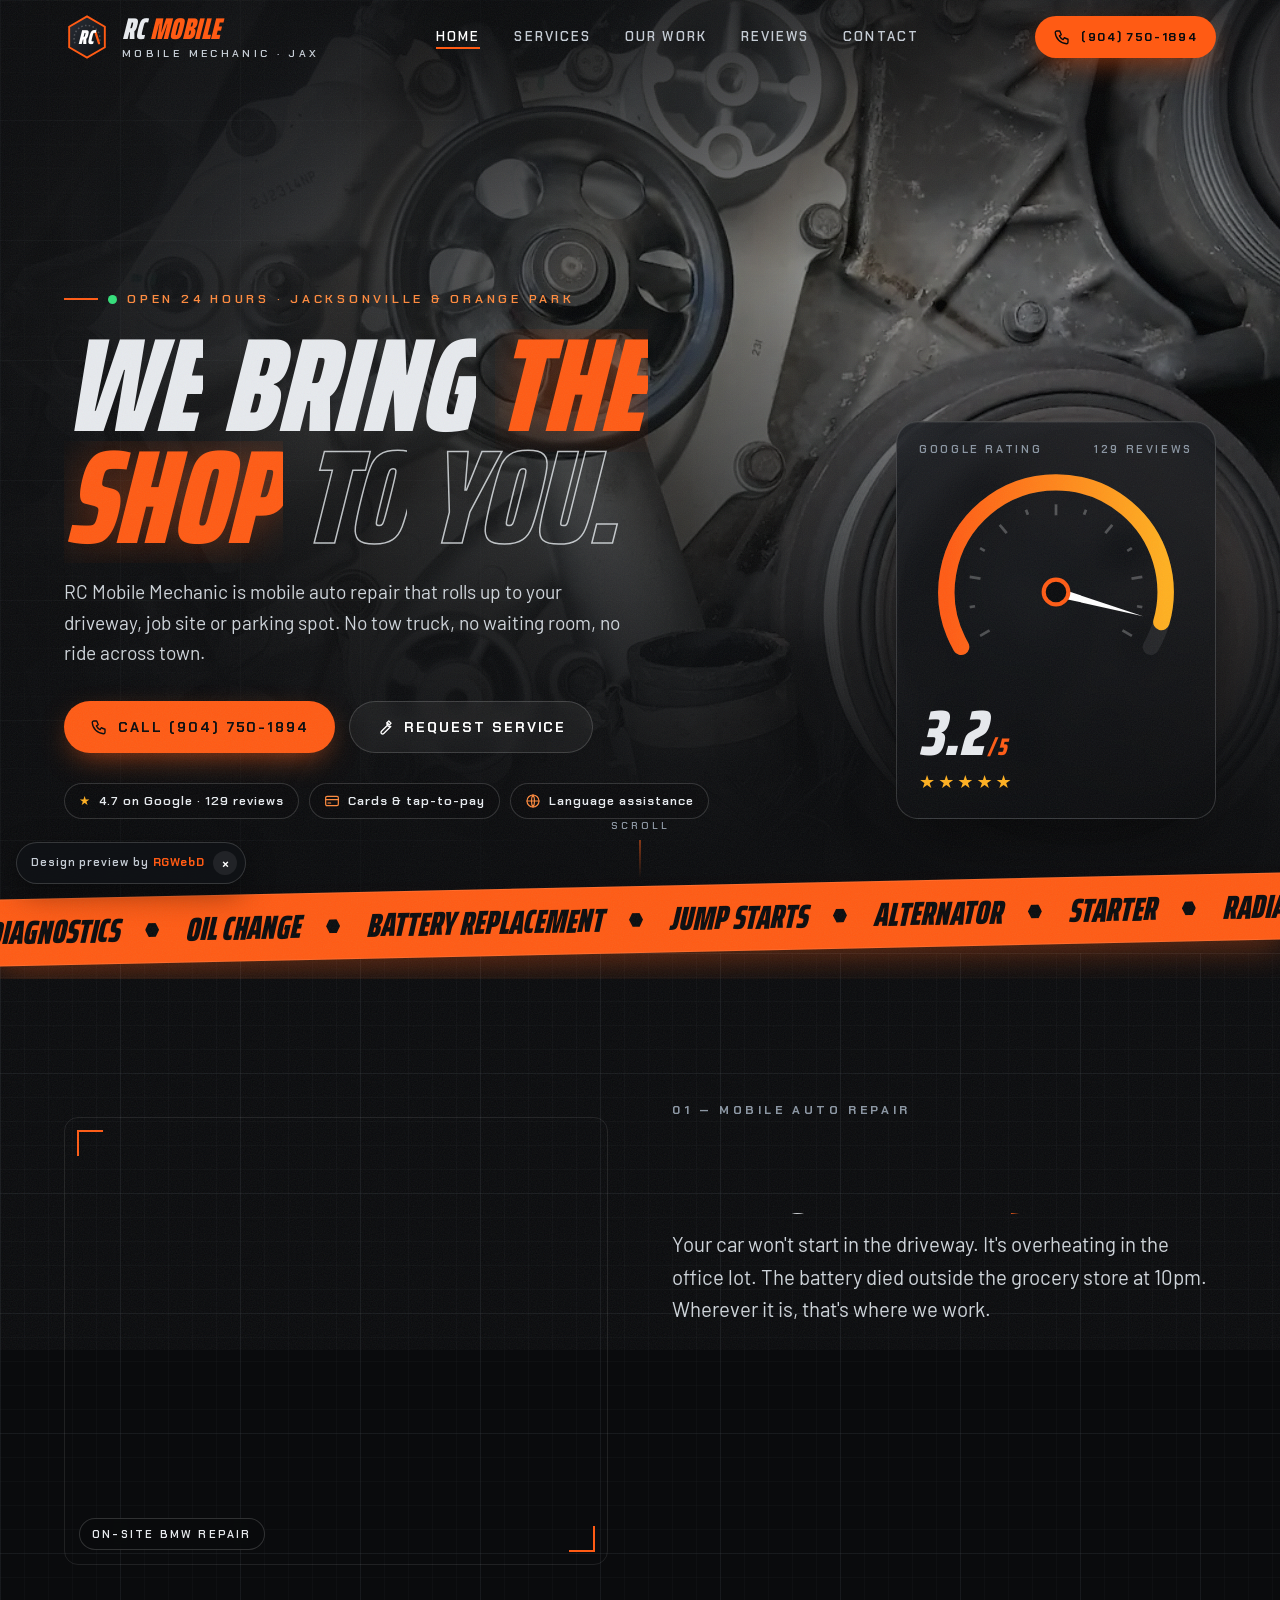
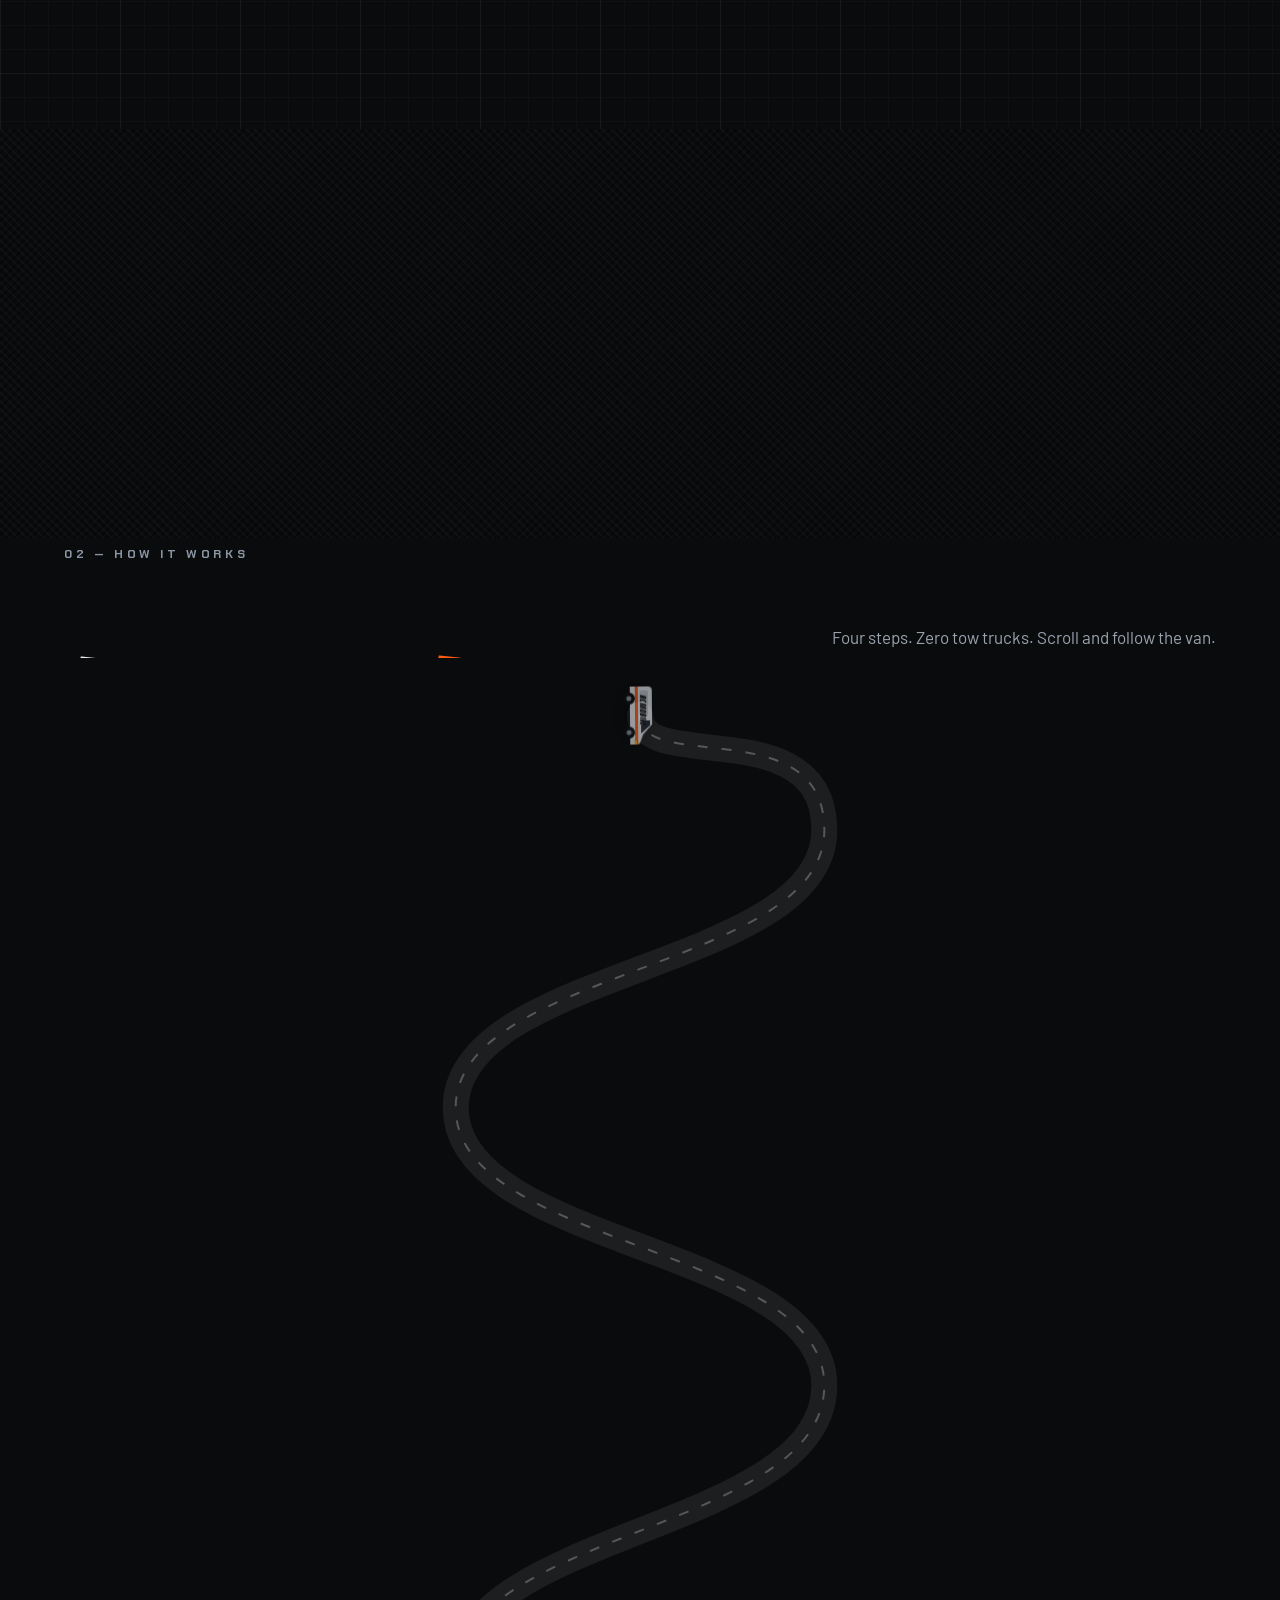
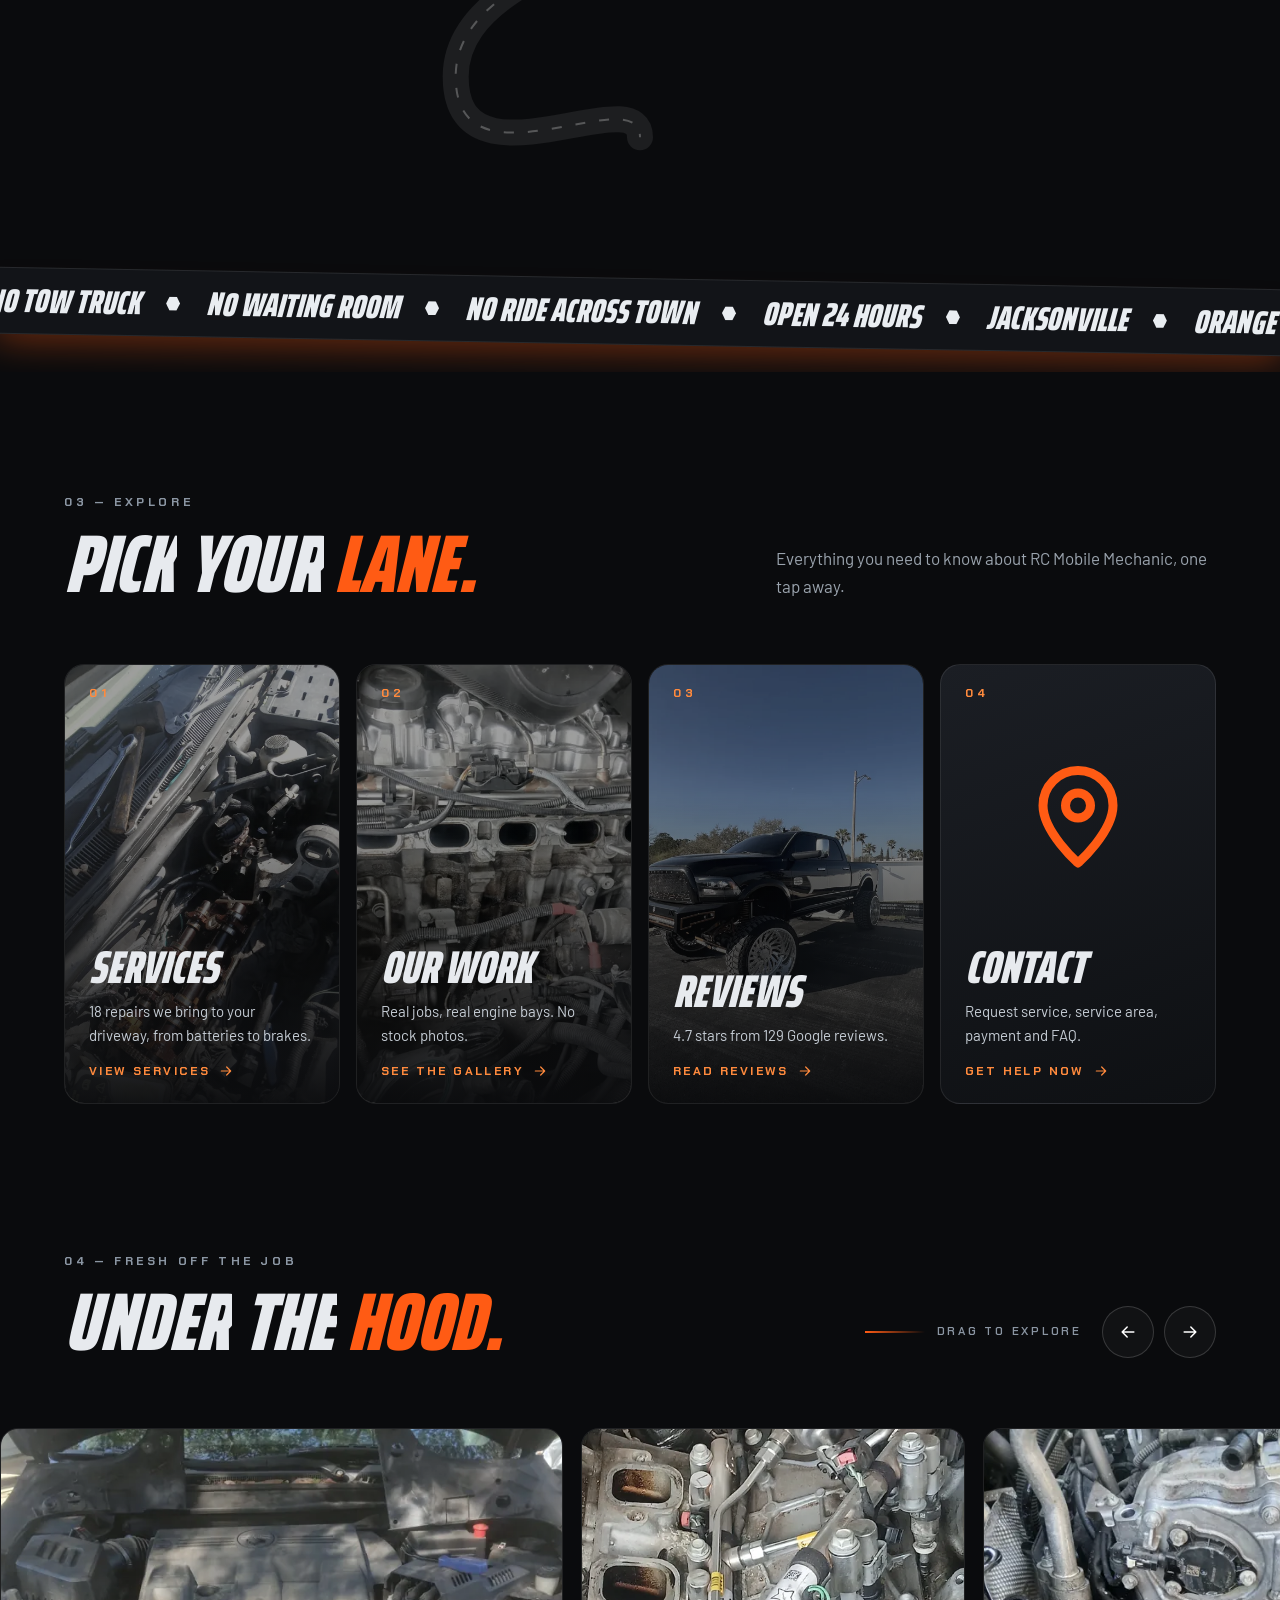
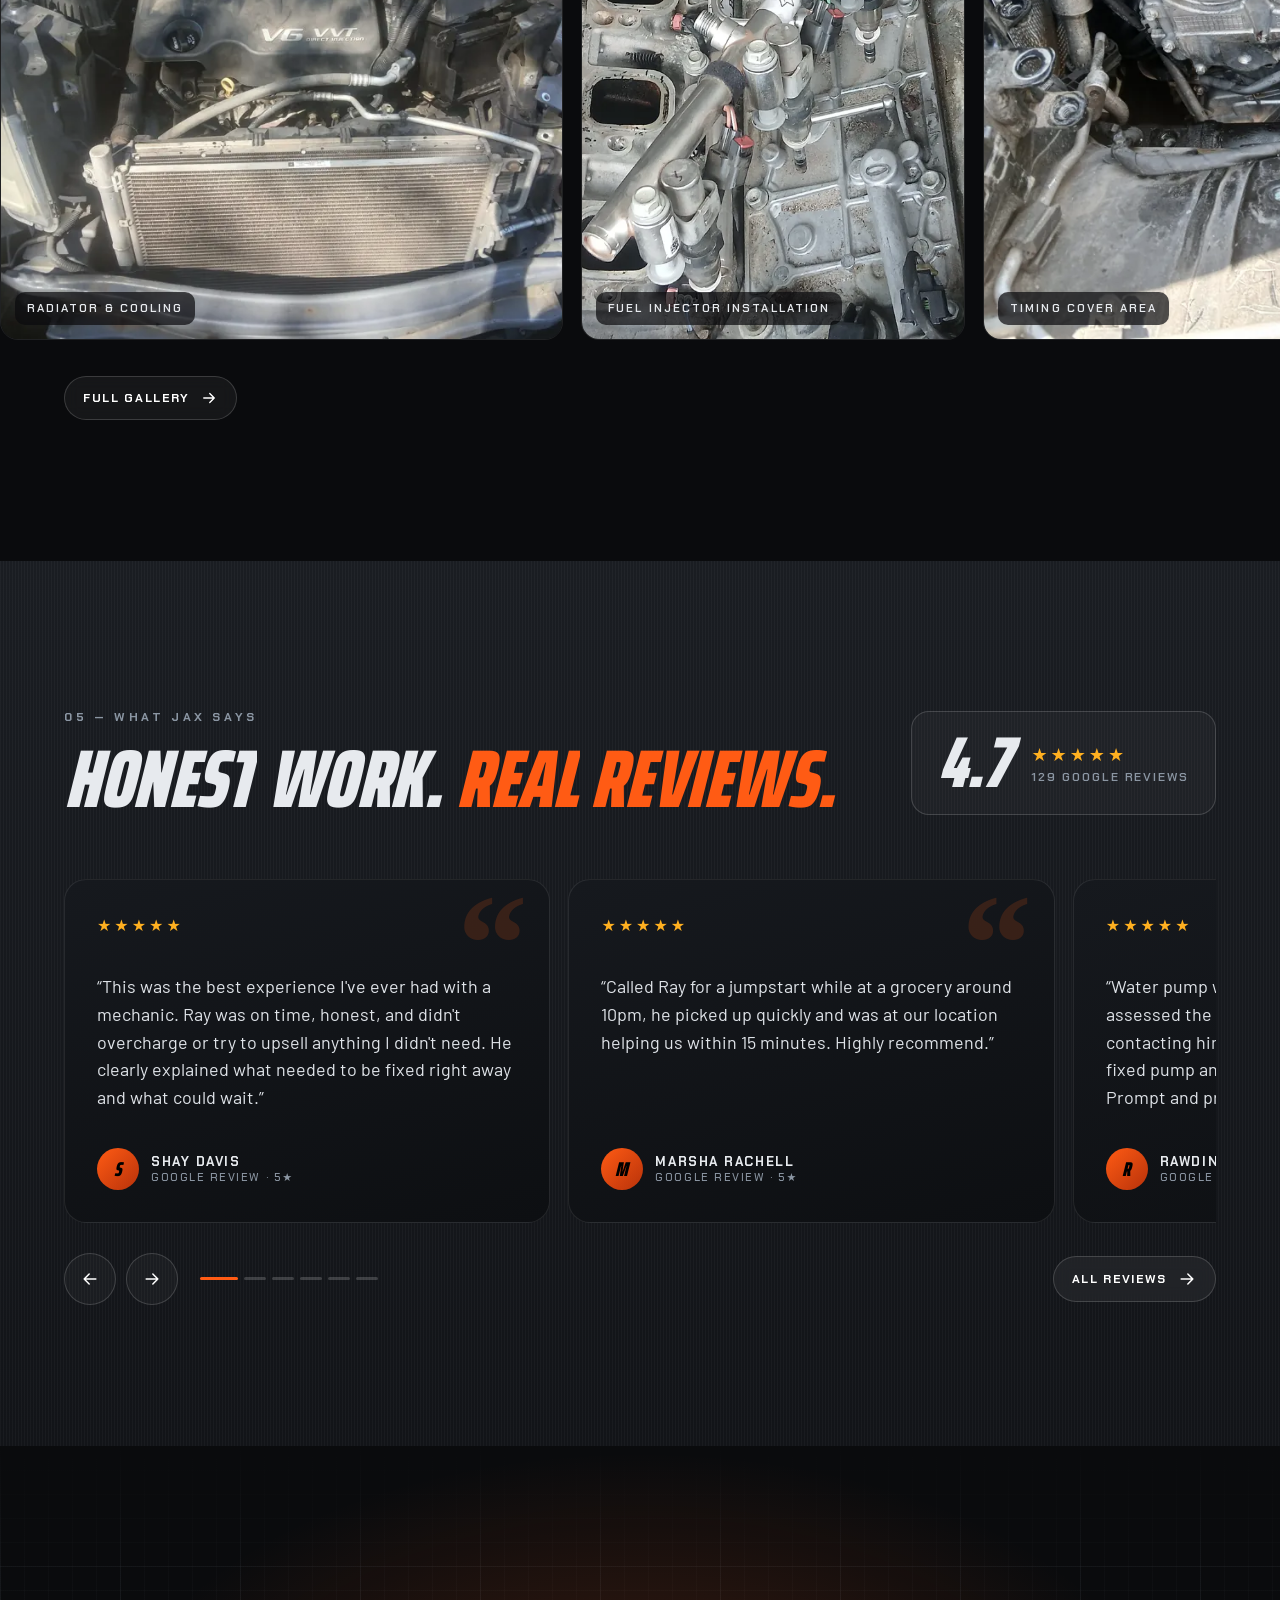
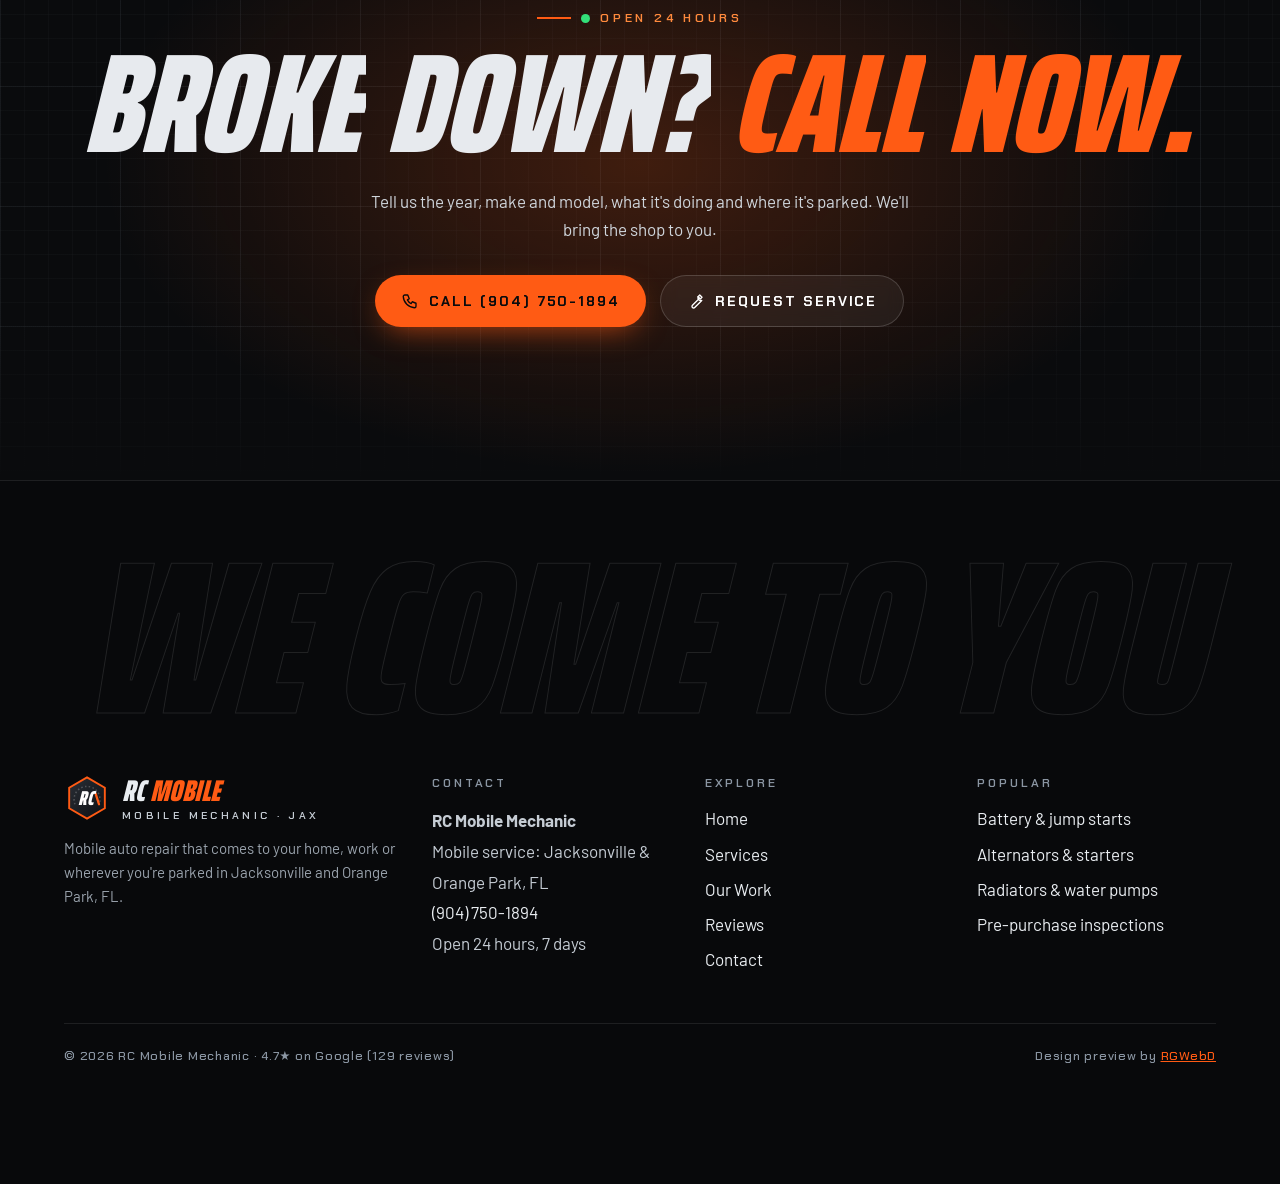
==== index.html @ 63f974a6 "RC Mobile Mechanic demo site by RGWebD" ====
<!doctype html>
<html lang="en">
<head>
<meta charset="utf-8">
<meta name="viewport" content="width=device-width, initial-scale=1, viewport-fit=cover">
<title>RC Mobile Mechanic | Mobile Mechanic in Jacksonville &amp; Orange Park, FL | Open 24 Hours</title>
<meta name="description" content="RC Mobile Mechanic comes to you: home, work or parking lot. Batteries, alternators, starters, radiators, brakes, diagnostics and more in Jacksonville &amp; Orange Park, FL. 4.7★ from 129 Google reviews. Call (904) 750-1894.">
<link rel="canonical" href="https://rgwebd.github.io/rcmobilemechanic/">
<meta name="theme-color" content="#0a0b0d">
<meta property="og:type" content="website"><meta property="og:site_name" content="RC Mobile Mechanic"><meta property="og:title" content="RC Mobile Mechanic | Mobile Mechanic in Jacksonville &amp; Orange Park, FL | Open 24 Hours"><meta property="og:description" content="RC Mobile Mechanic comes to you: home, work or parking lot. Batteries, alternators, starters, radiators, brakes, diagnostics and more in Jacksonville &amp; Orange Park, FL. 4.7★ from 129 Google reviews. Call (904) 750-1894."><meta property="og:url" content="https://rgwebd.github.io/rcmobilemechanic/"><meta property="og:image" content="https://rgwebd.github.io/rcmobilemechanic/img/og.jpg"><meta property="og:image:width" content="1200"><meta property="og:image:height" content="630"><meta property="og:image:alt" content="RC Mobile Mechanic, mobile auto repair in Jacksonville and Orange Park, FL">
<meta name="twitter:card" content="summary_large_image"><meta name="twitter:title" content="RC Mobile Mechanic | Mobile Mechanic in Jacksonville &amp; Orange Park, FL | Open 24 Hours"><meta name="twitter:description" content="RC Mobile Mechanic comes to you: home, work or parking lot. Batteries, alternators, starters, radiators, brakes, diagnostics and more in Jacksonville &amp; Orange Park, FL. 4.7★ from 129 Google reviews. Call (904) 750-1894."><meta name="twitter:image" content="https://rgwebd.github.io/rcmobilemechanic/img/og.jpg">
<link rel="icon" href="favicon.svg" type="image/svg+xml"><link rel="apple-touch-icon" href="apple-touch-icon.png">
<link rel="alternate" type="text/plain" href="llms.txt" title="LLM summary">
<link rel="preconnect" href="https://fonts.googleapis.com"><link rel="preconnect" href="https://fonts.gstatic.com" crossorigin><link href="https://fonts.googleapis.com/css2?family=Barlow:wght@400;500;600;700&family=Chakra+Petch:wght@500;600;700&family=Saira+Extra+Condensed:wght@700;800;900&display=swap" rel="stylesheet">
<link rel="preload" as="image" href="img/water-pump-pulleys.webp" imagesrcset="img/water-pump-pulleys-sm.webp 800w, img/water-pump-pulleys.webp 1600w" imagesizes="100vw">
<link rel="stylesheet" href="styles.css">
<script type="application/ld+json">{"@context": "https://schema.org", "@type": ["AutoRepair", "LocalBusiness"], "@id": "https://rgwebd.github.io/rcmobilemechanic/#business", "name": "RC Mobile Mechanic", "description": "Mobile mechanic serving Jacksonville and Orange Park, Florida. Repairs done at your home, work or wherever your vehicle is parked. Open 24 hours.", "url": "https://rgwebd.github.io/rcmobilemechanic/", "telephone": "+1-904-750-1894", "image": ["https://rgwebd.github.io/rcmobilemechanic/img/water-pump-pulleys.webp", "https://rgwebd.github.io/rcmobilemechanic/img/bmw-driveway-repair.webp"], "logo": "https://rgwebd.github.io/rcmobilemechanic/favicon.svg", "areaServed": [{"@type": "City", "name": "Jacksonville", "containedInPlace": {"@type": "State", "name": "Florida"}}, {"@type": "City", "name": "Orange Park", "containedInPlace": {"@type": "State", "name": "Florida"}}, {"@type": "Place", "name": "Northeast Florida"}], "address": {"@type": "PostalAddress", "addressLocality": "Jacksonville", "addressRegion": "FL", "addressCountry": "US"}, "geo": {"@type": "GeoCoordinates", "latitude": 30.2215, "longitude": -81.6576}, "openingHoursSpecification": [{"@type": "OpeningHoursSpecification", "dayOfWeek": ["Monday", "Tuesday", "Wednesday", "Thursday", "Friday", "Saturday", "Sunday"], "opens": "00:00", "closes": "23:59"}], "openingHours": "Mo-Su 00:00-23:59", "paymentAccepted": "Credit Card, Debit Card, NFC Mobile Payments", "aggregateRating": {"@type": "AggregateRating", "ratingValue": "4.7", "reviewCount": "129", "bestRating": "5"}, "hasOfferCatalog": {"@type": "OfferCatalog", "name": "Mobile auto repair services", "itemListElement": [{"@type": "Offer", "itemOffered": {"@type": "Service", "name": "Diagnostics"}}, {"@type": "Offer", "itemOffered": {"@type": "Service", "name": "Oil Change"}}, {"@type": "Offer", "itemOffered": {"@type": "Service", "name": "Battery Replacement"}}, {"@type": "Offer", "itemOffered": {"@type": "Service", "name": "Jump Starts"}}, {"@type": "Offer", "itemOffered": {"@type": "Service", "name": "Alternator"}}, {"@type": "Offer", "itemOffered": {"@type": "Service", "name": "Starter"}}, {"@type": "Offer", "itemOffered": {"@type": "Service", "name": "Radiator"}}, {"@type": "Offer", "itemOffered": {"@type": "Service", "name": "Coolant Exchange"}}, {"@type": "Offer", "itemOffered": {"@type": "Service", "name": "Water Pump"}}, {"@type": "Offer", "itemOffered": {"@type": "Service", "name": "Thermostat"}}, {"@type": "Offer", "itemOffered": {"@type": "Service", "name": "Spark Plugs & Ignition"}}, {"@type": "Offer", "itemOffered": {"@type": "Service", "name": "Belts & Serpentine Belts"}}, {"@type": "Offer", "itemOffered": {"@type": "Service", "name": "Brakes & Calipers"}}, {"@type": "Offer", "itemOffered": {"@type": "Service", "name": "Wheel Bearings"}}, {"@type": "Offer", "itemOffered": {"@type": "Service", "name": "A/C Service"}}, {"@type": "Offer", "itemOffered": {"@type": "Service", "name": "Control Arms"}}, {"@type": "Offer", "itemOffered": {"@type": "Service", "name": "Tires"}}, {"@type": "Offer", "itemOffered": {"@type": "Service", "name": "Pre-Purchase Inspections"}}]}, "knowsAbout": ["Diagnostics", "Oil Change", "Battery Replacement", "Jump Starts", "Alternator", "Starter", "Radiator", "Coolant Exchange", "Water Pump", "Thermostat", "Spark Plugs & Ignition", "Belts & Serpentine Belts", "Brakes & Calipers", "Wheel Bearings", "A/C Service", "Control Arms", "Tires", "Pre-Purchase Inspections"]}</script>
<script type="application/ld+json">{"@context": "https://schema.org", "@type": "WebPage", "name": "RC Mobile Mechanic | Mobile Mechanic in Jacksonville & Orange Park, FL | Open 24 Hours", "url": "https://rgwebd.github.io/rcmobilemechanic/", "description": "RC Mobile Mechanic comes to you: home, work or parking lot. Batteries, alternators, starters, radiators, brakes, diagnostics and more in Jacksonville & Orange Park, FL. 4.7★ from 129 Google reviews. Call (904) 750-1894.", "about": {"@id": "https://rgwebd.github.io/rcmobilemechanic/#business"}}</script>
</head>
<body>
<svg width="0" height="0" style="position:absolute" aria-hidden="true"><defs><symbol id="i-phone" viewBox="0 0 24 24" fill="none" stroke="currentColor" stroke-width="1.8" stroke-linecap="round" stroke-linejoin="round"><path d="M5 4h4l2 5-2.5 1.5a11 11 0 0 0 5 5L15 13l5 2v4a2 2 0 0 1-2 2A16 16 0 0 1 3 6a2 2 0 0 1 2-2"/></symbol><symbol id="i-sms" viewBox="0 0 24 24" fill="none" stroke="currentColor" stroke-width="1.8" stroke-linecap="round" stroke-linejoin="round"><path d="M4 5h16v11H9l-5 4z"/><path d="M8 10h.01M12 10h.01M16 10h.01"/></symbol><symbol id="i-wrench" viewBox="0 0 24 24" fill="none" stroke="currentColor" stroke-width="1.8" stroke-linecap="round" stroke-linejoin="round"><path d="M14.7 6.3a4 4 0 0 0 5 5l-9.4 9.4a2.1 2.1 0 0 1-3-3l9.4-9.4a4 4 0 0 0-2-2z"/><path d="M14.7 6.3 17 4l3 3-2.3 2.3"/></symbol><symbol id="i-arrow" viewBox="0 0 24 24" fill="none" stroke="currentColor" stroke-width="1.8" stroke-linecap="round" stroke-linejoin="round"><path d="M5 12h14M13 6l6 6-6 6"/></symbol><symbol id="i-arrowl" viewBox="0 0 24 24" fill="none" stroke="currentColor" stroke-width="1.8" stroke-linecap="round" stroke-linejoin="round"><path d="M19 12H5M11 6l-6 6 6 6"/></symbol><symbol id="i-close" viewBox="0 0 24 24" fill="none" stroke="currentColor" stroke-width="1.8" stroke-linecap="round" stroke-linejoin="round"><path d="M6 6l12 12M18 6 6 18"/></symbol><symbol id="i-check" viewBox="0 0 24 24" fill="none" stroke="currentColor" stroke-width="1.8" stroke-linecap="round" stroke-linejoin="round"><path d="M5 12.5 10 17 19 7"/></symbol><symbol id="i-x" viewBox="0 0 24 24" fill="none" stroke="currentColor" stroke-width="1.8" stroke-linecap="round" stroke-linejoin="round"><path d="M7 7l10 10M17 7 7 17"/></symbol><symbol id="i-pin" viewBox="0 0 24 24" fill="none" stroke="currentColor" stroke-width="1.8" stroke-linecap="round" stroke-linejoin="round"><path d="M12 21s-7-6.2-7-11.5A7 7 0 0 1 19 9.5C19 14.8 12 21 12 21z"/><circle cx="12" cy="9.5" r="2.5"/></symbol><symbol id="i-home" viewBox="0 0 24 24" fill="none" stroke="currentColor" stroke-width="1.8" stroke-linecap="round" stroke-linejoin="round"><path d="M3 11 12 4l9 7"/><path d="M5 10v10h14V10"/><path d="M10 20v-6h4v6"/></symbol><symbol id="i-work" viewBox="0 0 24 24" fill="none" stroke="currentColor" stroke-width="1.8" stroke-linecap="round" stroke-linejoin="round"><rect x="3" y="7" width="18" height="13" rx="2"/><path d="M9 7V5h6v2M3 12h18"/></symbol><symbol id="i-lot" viewBox="0 0 24 24" fill="none" stroke="currentColor" stroke-width="1.8" stroke-linecap="round" stroke-linejoin="round"><rect x="3" y="3" width="18" height="18" rx="3"/><path d="M9 17V7h4a3 3 0 0 1 0 6H9"/></symbol><symbol id="i-diag" viewBox="0 0 24 24" fill="none" stroke="currentColor" stroke-width="1.8" stroke-linecap="round" stroke-linejoin="round"><rect x="3" y="4" width="18" height="13" rx="2"/><path d="M6 11h3l2-4 2 7 2-3h3"/><path d="M9 21h6M12 17v4"/></symbol><symbol id="i-oil" viewBox="0 0 24 24" fill="none" stroke="currentColor" stroke-width="1.8" stroke-linecap="round" stroke-linejoin="round"><path d="M12 3s6 6.5 6 11a6 6 0 0 1-12 0c0-4.5 6-11 6-11z"/><path d="M9.5 14.5a2.5 2.5 0 0 0 2.5 2.5"/></symbol><symbol id="i-battery" viewBox="0 0 24 24" fill="none" stroke="currentColor" stroke-width="1.8" stroke-linecap="round" stroke-linejoin="round"><rect x="3" y="7" width="18" height="12" rx="2"/><path d="M7 7V5h3v2M14 7V5h3v2M7 13h3M15.5 11.5v3M14 13h3"/></symbol><symbol id="i-bolt" viewBox="0 0 24 24" fill="none" stroke="currentColor" stroke-width="1.8" stroke-linecap="round" stroke-linejoin="round"><path d="M13 2 4 14h7l-1 8 9-12h-7z"/></symbol><symbol id="i-alternator" viewBox="0 0 24 24" fill="none" stroke="currentColor" stroke-width="1.8" stroke-linecap="round" stroke-linejoin="round"><circle cx="12" cy="12" r="8"/><circle cx="12" cy="12" r="3"/><path d="M12 4v5M12 15v5M4 12h5M15 12h5"/></symbol><symbol id="i-starter" viewBox="0 0 24 24" fill="none" stroke="currentColor" stroke-width="1.8" stroke-linecap="round" stroke-linejoin="round"><rect x="3" y="9" width="12" height="7" rx="2"/><path d="M15 11h4l2 1.5-2 1.5h-4M6 9V7h6v2M7 16v2M11 16v2"/></symbol><symbol id="i-radiator" viewBox="0 0 24 24" fill="none" stroke="currentColor" stroke-width="1.8" stroke-linecap="round" stroke-linejoin="round"><rect x="3" y="5" width="18" height="14" rx="1.5"/><path d="M7 5v14M11 5v14M15 5v14M19 5v14"/></symbol><symbol id="i-coolant" viewBox="0 0 24 24" fill="none" stroke="currentColor" stroke-width="1.8" stroke-linecap="round" stroke-linejoin="round"><path d="M10 3v10.5a4 4 0 1 0 4 0V3z"/><path d="M10 8h4M12 15.5v2"/><path d="M18 5c1.5 1.8 2 3 2 4a2 2 0 0 1-4 0c0-1 .5-2.2 2-4z"/></symbol><symbol id="i-pump" viewBox="0 0 24 24" fill="none" stroke="currentColor" stroke-width="1.8" stroke-linecap="round" stroke-linejoin="round"><circle cx="12" cy="12" r="9"/><path d="M12 12c0-4 2-6 4-6M12 12c4 0 6 2 6 4M12 12c0 4-2 6-4 6M12 12c-4 0-6-2-6-4"/><circle cx="12" cy="12" r="1.5"/></symbol><symbol id="i-thermo" viewBox="0 0 24 24" fill="none" stroke="currentColor" stroke-width="1.8" stroke-linecap="round" stroke-linejoin="round"><path d="M10 4a2 2 0 0 1 4 0v10a4 4 0 1 1-4 0z"/><path d="M12 9v7"/><path d="M17 6h3M17 9h2M17 12h3"/></symbol><symbol id="i-plug" viewBox="0 0 24 24" fill="none" stroke="currentColor" stroke-width="1.8" stroke-linecap="round" stroke-linejoin="round"><path d="M12 2v3"/><rect x="9" y="5" width="6" height="5" rx="1"/><path d="M8 10h8l-1 4H9z"/><path d="M10 14v4h4v-4M12 18v3M12 21h2"/></symbol><symbol id="i-belt" viewBox="0 0 24 24" fill="none" stroke="currentColor" stroke-width="1.8" stroke-linecap="round" stroke-linejoin="round"><circle cx="7" cy="8" r="4"/><circle cx="17" cy="16" r="4"/><path d="M4 11l10 8M10 5l10 8"/></symbol><symbol id="i-brake" viewBox="0 0 24 24" fill="none" stroke="currentColor" stroke-width="1.8" stroke-linecap="round" stroke-linejoin="round"><circle cx="12" cy="12" r="9"/><circle cx="12" cy="12" r="3"/><path d="M12 3a9 9 0 0 1 9 9h-4a5 5 0 0 0-5-5z" fill="currentColor" fill-opacity=".25"/></symbol><symbol id="i-bearing" viewBox="0 0 24 24" fill="none" stroke="currentColor" stroke-width="1.8" stroke-linecap="round" stroke-linejoin="round"><circle cx="12" cy="12" r="9"/><circle cx="12" cy="12" r="4"/><circle cx="12" cy="5.5" r="1.3"/><circle cx="18.5" cy="12" r="1.3"/><circle cx="12" cy="18.5" r="1.3"/><circle cx="5.5" cy="12" r="1.3"/></symbol><symbol id="i-ac" viewBox="0 0 24 24" fill="none" stroke="currentColor" stroke-width="1.8" stroke-linecap="round" stroke-linejoin="round"><path d="M12 2v20M4 7l16 10M20 7 4 17"/><path d="M9 3.5 12 6l3-2.5M9 20.5 12 18l3 2.5"/></symbol><symbol id="i-arm" viewBox="0 0 24 24" fill="none" stroke="currentColor" stroke-width="1.8" stroke-linecap="round" stroke-linejoin="round"><circle cx="5" cy="17" r="2.5"/><circle cx="19" cy="17" r="2.5"/><circle cx="12" cy="6" r="2.5"/><path d="M7 15.5 10.5 8M13.5 8 17 15.5M7.5 17h9"/></symbol><symbol id="i-tire" viewBox="0 0 24 24" fill="none" stroke="currentColor" stroke-width="1.8" stroke-linecap="round" stroke-linejoin="round"><circle cx="12" cy="12" r="9"/><circle cx="12" cy="12" r="4"/><path d="M12 3v2M12 19v2M3 12h2M19 12h2M5.6 5.6 7 7M17 17l1.4 1.4M5.6 18.4 7 17M17 7l1.4-1.4"/></symbol><symbol id="i-clip" viewBox="0 0 24 24" fill="none" stroke="currentColor" stroke-width="1.8" stroke-linecap="round" stroke-linejoin="round"><rect x="5" y="4" width="14" height="17" rx="2"/><path d="M9 4V2.5h6V4M8.5 10l1.5 1.5 3-3M8.5 16l1.5 1.5 3-3M15 10.5h1M15 16.5h1"/></symbol><symbol id="i-card" viewBox="0 0 24 24" fill="none" stroke="currentColor" stroke-width="1.8" stroke-linecap="round" stroke-linejoin="round"><rect x="2.5" y="5" width="19" height="14" rx="2"/><path d="M2.5 10h19M6 15h4"/></symbol><symbol id="i-nfc" viewBox="0 0 24 24" fill="none" stroke="currentColor" stroke-width="1.8" stroke-linecap="round" stroke-linejoin="round"><path d="M7 7.5a6 6 0 0 1 0 9M10.5 5a9.5 9.5 0 0 1 0 14M14 3a12.5 12.5 0 0 1 0 18M3.5 10a2.5 2.5 0 0 1 0 4"/></symbol><symbol id="i-globe" viewBox="0 0 24 24" fill="none" stroke="currentColor" stroke-width="1.8" stroke-linecap="round" stroke-linejoin="round"><circle cx="12" cy="12" r="9"/><path d="M3 12h18M12 3c3 3.5 3 14.5 0 18M12 3c-3 3.5-3 14.5 0 18"/></symbol><symbol id="i-clock" viewBox="0 0 24 24" fill="none" stroke="currentColor" stroke-width="1.8" stroke-linecap="round" stroke-linejoin="round"><circle cx="12" cy="12" r="9"/><path d="M12 7v5l3 2"/></symbol><symbol id="i-tow" viewBox="0 0 24 24" fill="none" stroke="currentColor" stroke-width="1.8" stroke-linecap="round" stroke-linejoin="round"><path d="M3 16V9h7l3 4h5v3"/><circle cx="7" cy="17" r="2"/><circle cx="17" cy="17" r="2"/><path d="M13 13 20 6M20 6v3"/></symbol><symbol id="i-chair" viewBox="0 0 24 24" fill="none" stroke="currentColor" stroke-width="1.8" stroke-linecap="round" stroke-linejoin="round"><path d="M7 4v8h10M7 12l-1 8M17 12l1 8M10 4h7v8"/></symbol><symbol id="i-car" viewBox="0 0 24 24" fill="none" stroke="currentColor" stroke-width="1.8" stroke-linecap="round" stroke-linejoin="round"><path d="M3 16v-4l2-5h14l2 5v4z"/><circle cx="7.5" cy="16.5" r="2"/><circle cx="16.5" cy="16.5" r="2"/><path d="M5 12h14"/></symbol><symbol id="i-star" viewBox="0 0 24 24" fill="none" stroke="currentColor" stroke-width="1.8" stroke-linecap="round" stroke-linejoin="round"><path d="m12 3 2.7 5.6 6.1.9-4.4 4.3 1 6.1L12 17l-5.4 2.9 1-6.1L3.2 9.5l6.1-.9z"/></symbol><symbol id="i-chat" viewBox="0 0 24 24" fill="none" stroke="currentColor" stroke-width="1.8" stroke-linecap="round" stroke-linejoin="round"><path d="M4 5h16v11H9l-5 4z"/></symbol><symbol id="i-shield" viewBox="0 0 24 24" fill="none" stroke="currentColor" stroke-width="1.8" stroke-linecap="round" stroke-linejoin="round"><path d="M12 3 4 6v6c0 5 3.5 8 8 9 4.5-1 8-4 8-9V6z"/><path d="m8.5 12 2.5 2.5 4.5-5"/></symbol><symbol id="i-route" viewBox="0 0 24 24" fill="none" stroke="currentColor" stroke-width="1.8" stroke-linecap="round" stroke-linejoin="round"><circle cx="6" cy="18" r="2.5"/><circle cx="18" cy="6" r="2.5"/><path d="M8.5 18H15a3 3 0 0 0 0-6H9a3 3 0 0 1 0-6h6.5"/></symbol><linearGradient id="gGrad" x1="0" x2="1"><stop offset="0" stop-color="#ff5b14"/><stop offset="1" stop-color="#ffb020"/></linearGradient></defs></svg>
<a class="skip" href="#main">Skip to content</a>
<div class="progress" aria-hidden="true"><span></span></div>
<div class="grain" aria-hidden="true"></div>
<div class="intro" aria-hidden="true"><svg class="tach" viewBox="0 0 300 300"><circle cx="150" cy="150" r="146" fill="#0e1013" stroke="rgba(255,255,255,.08)" stroke-width="2"/><path d="M47.8 209.0 A118 118 0 1 1 252.2 209.0" fill="none" stroke="rgba(255,255,255,.07)" stroke-width="8"/><path class="arc-fill" d="M47.8 209.0 A118 118 0 1 1 252.2 209.0" fill="none" stroke="url(#gGrad)" stroke-width="8" stroke-linecap="round"/><path class="redline" d="M262.2 113.5 A118 118 0 0 1 252.2 209.0" fill="none" stroke="#ff2a14" stroke-width="8"/><line x1="59.9" y1="202.0" x2="72.1" y2="195.0" stroke="rgba(255,255,255,.6)" stroke-width="3"/><text x="85.9" y="192.0" text-anchor="middle" class="rpm">0</text><line x1="52.3" y1="185.6" x2="58.8" y2="183.2" stroke="rgba(255,255,255,.3)" stroke-width="1.5"/><line x1="47.6" y1="168.1" x2="54.5" y2="166.8" stroke="rgba(255,255,255,.3)" stroke-width="1.5"/><line x1="46.0" y1="150.0" x2="60.0" y2="150.0" stroke="rgba(255,255,255,.6)" stroke-width="3"/><text x="76.0" y="155.0" text-anchor="middle" class="rpm">1</text><line x1="47.6" y1="131.9" x2="54.5" y2="133.2" stroke="rgba(255,255,255,.3)" stroke-width="1.5"/><line x1="52.3" y1="114.4" x2="58.8" y2="116.8" stroke="rgba(255,255,255,.3)" stroke-width="1.5"/><line x1="59.9" y1="98.0" x2="72.1" y2="105.0" stroke="rgba(255,255,255,.6)" stroke-width="3"/><text x="85.9" y="118.0" text-anchor="middle" class="rpm">2</text><line x1="70.3" y1="83.2" x2="75.7" y2="87.6" stroke="rgba(255,255,255,.3)" stroke-width="1.5"/><line x1="83.2" y1="70.3" x2="87.6" y2="75.7" stroke="rgba(255,255,255,.3)" stroke-width="1.5"/><line x1="98.0" y1="59.9" x2="105.0" y2="72.1" stroke="rgba(255,255,255,.6)" stroke-width="3"/><text x="113.0" y="90.9" text-anchor="middle" class="rpm">3</text><line x1="114.4" y1="52.3" x2="116.8" y2="58.8" stroke="rgba(255,255,255,.3)" stroke-width="1.5"/><line x1="131.9" y1="47.6" x2="133.2" y2="54.5" stroke="rgba(255,255,255,.3)" stroke-width="1.5"/><line x1="150.0" y1="46.0" x2="150.0" y2="60.0" stroke="rgba(255,255,255,.6)" stroke-width="3"/><text x="150.0" y="81.0" text-anchor="middle" class="rpm">4</text><line x1="168.1" y1="47.6" x2="166.8" y2="54.5" stroke="rgba(255,255,255,.3)" stroke-width="1.5"/><line x1="185.6" y1="52.3" x2="183.2" y2="58.8" stroke="rgba(255,255,255,.3)" stroke-width="1.5"/><line x1="202.0" y1="59.9" x2="195.0" y2="72.1" stroke="rgba(255,255,255,.6)" stroke-width="3"/><text x="187.0" y="90.9" text-anchor="middle" class="rpm">5</text><line x1="216.8" y1="70.3" x2="212.4" y2="75.7" stroke="rgba(255,255,255,.3)" stroke-width="1.5"/><line x1="229.7" y1="83.2" x2="224.3" y2="87.6" stroke="rgba(255,255,255,.3)" stroke-width="1.5"/><line x1="240.1" y1="98.0" x2="227.9" y2="105.0" stroke="rgba(255,255,255,.6)" stroke-width="3"/><text x="214.1" y="118.0" text-anchor="middle" class="rpm">6</text><line x1="247.7" y1="114.4" x2="241.2" y2="116.8" stroke="rgba(255,255,255,.3)" stroke-width="1.5"/><line x1="252.4" y1="131.9" x2="245.5" y2="133.2" stroke="rgba(255,255,255,.3)" stroke-width="1.5"/><line x1="254.0" y1="150.0" x2="240.0" y2="150.0" stroke="#ff5b14" stroke-width="3"/><text x="224.0" y="155.0" text-anchor="middle" class="rpm">7</text><line x1="252.4" y1="168.1" x2="245.5" y2="166.8" stroke="rgba(255,255,255,.3)" stroke-width="1.5"/><line x1="247.7" y1="185.6" x2="241.2" y2="183.2" stroke="rgba(255,255,255,.3)" stroke-width="1.5"/><line x1="240.1" y1="202.0" x2="227.9" y2="195.0" stroke="#ff5b14" stroke-width="3"/><text x="214.1" y="192.0" text-anchor="middle" class="rpm">8</text><text x="150" y="196" text-anchor="middle" class="rpm" style="font-size:10px">x1000 RPM</text><text x="150" y="250" text-anchor="middle" class="logo-t">RC</text><g class="needle"><path d="M150 150 L146 140 L150 46 L154 140Z" fill="#ff5b14"/></g><circle cx="150" cy="150" r="12" fill="#0a0b0d" stroke="#fff" stroke-width="3"/></svg></div><header class="nav" role="banner"><div class="wrap">
<a class="brand" href="index.html" aria-label="RC Mobile Mechanic home"><svg viewBox="0 0 48 48" aria-hidden="true"><defs><linearGradient id="lg" x1="0" y1="0" x2="1" y2="1"><stop offset="0" stop-color="#2a2f37"/><stop offset="1" stop-color="#0d0f12"/></linearGradient></defs><path d="M24 2.5 42.6 13.25v21.5L24 45.5 5.4 34.75v-21.5z" fill="url(#lg)" stroke="#ff5b14" stroke-width="2"/><path d="M11.5 30.5a13.5 13.5 0 1 1 25 0" fill="none" stroke="rgba(255,255,255,.22)" stroke-width="1.6" stroke-dasharray="1.6 2.4"/><path d="M33 19.5 36.5 30.5" stroke="#ff5b14" stroke-width="2.4" stroke-linecap="round"/><text x="22.5" y="31.5" text-anchor="middle" font-family="Saira Extra Condensed, Impact, sans-serif" font-style="italic" font-weight="900" font-size="21" fill="#fff" letter-spacing=".5">RC</text></svg><span class="wm"><b>RC <i>Mobile</i></b><small>Mobile Mechanic · JAX</small></span></a>
<nav aria-label="Main"><ul class="menu" id="menu"><li><a href="index.html" aria-current="page">Home</a></li><li><a href="services.html">Services</a></li><li><a href="work.html">Our Work</a></li><li><a href="reviews.html">Reviews</a></li><li><a href="contact.html">Contact</a></li></ul></nav>
<div class="nav-cta"><a class="btn sm magnetic" href="tel:+19047501894"><svg aria-hidden="true"><use href="#i-phone"/></svg>(904) 750-1894</a><button class="menu-toggle" aria-expanded="false" aria-controls="menu" aria-label="Menu"><span></span><span></span></button></div>
</div></header><main id="main">
<section class="hero" aria-labelledby="hero-h">
 <div class="hero-media"><img src="img/water-pump-pulleys.webp" srcset="img/water-pump-pulleys-sm.webp 800w, img/water-pump-pulleys.webp 1600w" sizes="100vw" alt="Water pump, pulleys and alternator exposed on a front-engine repair" fetchpriority="high" decoding="async" ></div>
 <div class="blueprint-layer blueprint" aria-hidden="true"></div>
 <div class="wrap hero-grid">
  <div>
   <span class="kicker"><span class="live-dot"></span>Open 24 hours · Jacksonville &amp; Orange Park</span>
   <h1 class="display" id="hero-h" data-split>We bring <span class="o">the shop</span> <span class="stroke">to you.</span></h1>
   <p class="lede">RC Mobile Mechanic is mobile auto repair that rolls up to your driveway, job site or parking spot. No tow truck, no waiting room, no ride across town.</p>
   <div class="hero-actions"><a class="btn magnetic" href="tel:+19047501894"><svg aria-hidden="true"><use href="#i-phone"/></svg>Call (904) 750-1894</a><a class="btn ghost magnetic" href="contact.html#request"><svg aria-hidden="true"><use href="#i-wrench"/></svg>Request service</a></div>
   <div class="hero-badges"><span class="chip"><span class="star">★</span> 4.7 on Google · 129 reviews</span><span class="chip"><svg aria-hidden="true"><use href="#i-card"/></svg> Cards &amp; tap-to-pay</span><span class="chip"><svg aria-hidden="true"><use href="#i-globe"/></svg> Language assistance</span></div>
  </div>
  <aside class="hero-gauge reveal" aria-label="Google rating 4.7 out of 5">
   <div class="g-label"><span>Google rating</span><span>129 reviews</span></div>
   <div class="gauge" style="--v:0.94" aria-hidden="true"><svg viewBox="0 0 200 170"><path class="g-track" d="M30.72 140.00 A80 80 0 1 1 169.28 140.00"/><path class="g-val" d="M30.72 140.00 A80 80 0 1 1 169.28 140.00"/><line class="g-tick" x1="44.6" y1="132.0" x2="51.5" y2="128.0"/><line class="g-tick" x1="37.0" y1="111.1" x2="40.9" y2="110.4"/><line class="g-tick" x1="37.0" y1="88.9" x2="44.9" y2="90.3"/><line class="g-tick" x1="44.6" y1="68.0" x2="48.0" y2="70.0"/><line class="g-tick" x1="58.9" y1="51.0" x2="64.0" y2="57.1"/><line class="g-tick" x1="78.1" y1="39.9" x2="79.5" y2="43.6"/><line class="g-tick" x1="100.0" y1="36.0" x2="100.0" y2="44.0"/><line class="g-tick" x1="121.9" y1="39.9" x2="120.5" y2="43.6"/><line class="g-tick" x1="141.1" y1="51.0" x2="136.0" y2="57.1"/><line class="g-tick" x1="155.4" y1="68.0" x2="152.0" y2="70.0"/><line class="g-tick" x1="163.0" y1="88.9" x2="155.1" y2="90.3"/><line class="g-tick" x1="163.0" y1="111.1" x2="159.1" y2="110.4"/><line class="g-tick" x1="155.4" y1="132.0" x2="148.5" y2="128.0"/><g class="g-needle"><path d="M100 100 L97 92 L100 34 L103 92Z" fill="#fff"/></g><circle cx="100" cy="100" r="9" fill="#0a0b0d" stroke="#ff5b14" stroke-width="3"/></svg></div>
   <div class="g-big"><span data-count="4.7" data-decimals="1">4.7</span><small> / 5</small></div>
   <div class="stars-row" aria-hidden="true">★★★★★</div>
  </aside>
 </div>
 <div class="scroll-cue" aria-hidden="true">SCROLL<i></i></div>
</section>
<div class="mq" aria-hidden="true"><div class="marquee"><div class="marquee-track"><span>Diagnostics</span><span>Oil Change</span><span>Battery Replacement</span><span>Jump Starts</span><span>Alternator</span><span>Starter</span><span>Radiator</span><span>Coolant Exchange</span><span>Water Pump</span><span>Thermostat</span><span>Spark Plugs &amp; Ignition</span><span>Belts &amp; Serpentine Belts</span><span>Brakes &amp; Calipers</span><span>Wheel Bearings</span><span>A/C Service</span><span>Control Arms</span><span>Tires</span><span>Pre-Purchase Inspections</span><span>Diagnostics</span><span>Oil Change</span><span>Battery Replacement</span><span>Jump Starts</span><span>Alternator</span><span>Starter</span><span>Radiator</span><span>Coolant Exchange</span><span>Water Pump</span><span>Thermostat</span><span>Spark Plugs &amp; Ignition</span><span>Belts &amp; Serpentine Belts</span><span>Brakes &amp; Calipers</span><span>Wheel Bearings</span><span>A/C Service</span><span>Control Arms</span><span>Tires</span><span>Pre-Purchase Inspections</span></div></div></div>

<section class="sec blueprint" aria-labelledby="come-h">
 <div class="wrap come">
  <figure class="come-photo clip" style="margin:0" data-parallax="0.06"><img src="img/bmw-driveway-repair.webp" srcset="img/bmw-driveway-repair-sm.webp 800w, img/bmw-driveway-repair.webp 1600w" sizes="(max-width:900px) 100vw, 50vw" alt="BMW with the hood open in a garage, red toolbox and tools laid out on the floor" loading="lazy" decoding="async" ><span class="corner tl"></span><span class="corner br"></span><figcaption>On-site BMW repair</figcaption></figure>
  <div>
   <span class="num-tag">01 — MOBILE AUTO REPAIR</span>
   <h2 class="h2" id="come-h" data-split>We come <span class="o">to you.</span></h2>
   <p class="lead">Your car won't start in the driveway. It's overheating in the office lot. The battery died outside the grocery store at 10pm. Wherever it is, that's where we work.</p>
   <div class="locs">
    <div class="loc reveal"><svg aria-hidden="true"><use href="#i-home"/></svg><h3>At home</h3><p>Driveway, garage or right at your front door.</p></div>
    <div class="loc reveal"><svg aria-hidden="true"><use href="#i-work"/></svg><h3>At work</h3><p>Get it fixed in the lot while you're on the clock.</p></div>
    <div class="loc reveal"><svg aria-hidden="true"><use href="#i-lot"/></svg><h3>Parking lot</h3><p>Apartments, stores, roadside spots, wherever you're stuck.</p></div>
   </div>
  </div>
 </div>
</section>

<section class="sec carbon" style="padding-top:0;padding-bottom:clamp(60px,8vw,110px);background-color:transparent" aria-label="By the numbers">
 <div class="wrap stats">
  <div class="stat reveal"><div class="gauge" style="--v:0.94" aria-hidden="true"><svg viewBox="0 0 200 170"><path class="g-track" d="M30.72 140.00 A80 80 0 1 1 169.28 140.00"/><path class="g-val" d="M30.72 140.00 A80 80 0 1 1 169.28 140.00"/><g class="g-needle"><path d="M100 100 L97 92 L100 34 L103 92Z" fill="#fff"/></g><circle cx="100" cy="100" r="9" fill="#0a0b0d" stroke="#ff5b14" stroke-width="3"/></svg></div><div class="big"><span data-count="4.7" data-decimals="1">4.7</span><small>★</small></div><div class="lbl">Google rating</div></div>
  <div class="stat reveal"><div class="stars-row" style="font-size:26px;margin:18px 0 24px" aria-hidden="true">★★★★★</div><div class="big"><span data-count="129">129</span></div><div class="lbl">Google reviews</div></div>
  <div class="stat reveal"><div class="gauge" style="--v:1" aria-hidden="true"><svg viewBox="0 0 200 170"><path class="g-track" d="M30.72 140.00 A80 80 0 1 1 169.28 140.00"/><path class="g-val" d="M30.72 140.00 A80 80 0 1 1 169.28 140.00"/><g class="g-needle"><path d="M100 100 L97 92 L100 34 L103 92Z" fill="#fff"/></g><circle cx="100" cy="100" r="9" fill="#0a0b0d" stroke="#ff5b14" stroke-width="3"/></svg></div><div class="big"><span data-count="24">24</span><small>HRS</small></div><div class="lbl">Open around the clock</div></div>
 </div>
</section>

<section class="sec" aria-labelledby="how-h" style="padding-top:0">
 <div class="wrap">
  <div class="sec-head"><div><span class="num-tag">02 — HOW IT WORKS</span><h2 class="h2" id="how-h" data-split>From call to <span class="o">fixed.</span></h2></div><p>Four steps. Zero tow trucks. Scroll and follow the van.</p></div>
  <div class="route" data-route>
   <svg class="route-svg" aria-hidden="true" preserveAspectRatio="none"><path class="road"/><path class="dash"/><path class="drawn"/></svg>
   <svg class="van" viewBox="0 0 66 40" aria-hidden="true"><path d="M4 30V12a4 4 0 0 1 4-4h34l10 9 8 3a3 3 0 0 1 2 3v7z" fill="#e9edf1"/><path d="M43 10h-5v9h13z" fill="#1d2430"/><rect x="8" y="12" width="26" height="8" rx="1.5" fill="#1d2430" opacity=".18"/><path d="M4 22h58v3H4z" fill="#ff5b14"/><text x="12" y="20" font-family="Saira Extra Condensed,Impact,sans-serif" font-style="italic" font-weight="900" font-size="9" fill="#0a0b0d">RC MOBILE</text><circle cx="16" cy="31" r="6" fill="#0a0b0d"/><circle cx="16" cy="31" r="2.5" fill="#8b96a3"/><circle cx="50" cy="31" r="6" fill="#0a0b0d"/><circle cx="50" cy="31" r="2.5" fill="#8b96a3"/><rect x="58" y="23" width="4" height="2.5" fill="#ffb020"/></svg>
   <ol class="steps" style="list-style:none;margin:0;padding:0">
    <li class="step reveal"><span class="n">01</span><div><h3>Call or text</h3><p>Reach us at (904) 750-1894, day or night. We're listed as open 24 hours.</p></div></li>
    <li class="step reveal"><span class="n">02</span><div><h3>Tell us what's up</h3><p>Year, make and model, what the car is doing, and where it's parked. We'll talk through the likely fix.</p></div></li>
    <li class="step reveal"><span class="n">03</span><div><h3>We roll out</h3><p>We head to your home, work or parking spot and pick up the parts the job needs.</p></div></li>
    <li class="step reveal"><span class="n">04</span><div><h3>Fixed on the spot</h3><p>The repair happens right there. Pay by credit card, debit card or tap-to-pay, and get on with your day.</p></div></li>
   </ol>
  </div>
 </div>
</section>

<div class="mq dark" aria-hidden="true"><div class="marquee dark"><div class="marquee-track"><span>No tow truck</span><span>No waiting room</span><span>No ride across town</span><span>Open 24 hours</span><span>Jacksonville</span><span>Orange Park</span><span>We come to you</span><span>No tow truck</span><span>No waiting room</span><span>No ride across town</span><span>Open 24 hours</span><span>Jacksonville</span><span>Orange Park</span><span>We come to you</span></div></div></div>

<section class="sec" aria-labelledby="explore-h">
 <div class="wrap">
  <div class="sec-head"><div><span class="num-tag">03 — EXPLORE</span><h2 class="h2" id="explore-h" data-split>Pick your <span class="o">lane.</span></h2></div><p>Everything you need to know about RC Mobile Mechanic, one tap away.</p></div>
  <div class="tiles">
   <a class="tile reveal" href="services.html"><img src="img/camshafts-exposed.webp" srcset="img/camshafts-exposed-sm.webp 800w, img/camshafts-exposed.webp 1600w" sizes="(max-width:640px) 100vw, (max-width:1080px) 50vw, 25vw" alt="Valve cover removed with the camshafts exposed, tools on the cowl" loading="lazy" decoding="async" ><span class="ix">01</span><h3>Services</h3><p>18 repairs we bring to your driveway, from batteries to brakes.</p><span class="go">View services <svg aria-hidden="true"><use href="#i-arrow"/></svg></span></a>
   <a class="tile reveal" href="work.html"><img src="img/intake-ports.webp" srcset="img/intake-ports-sm.webp 800w, img/intake-ports.webp 1600w" sizes="(max-width:640px) 100vw, (max-width:1080px) 50vw, 25vw" alt="Inline-six engine with the intake manifold off and the ports exposed" loading="lazy" decoding="async" ><span class="ix">02</span><h3>Our Work</h3><p>Real jobs, real engine bays. No stock photos.</p><span class="go">See the gallery <svg aria-hidden="true"><use href="#i-arrow"/></svg></span></a>
   <a class="tile reveal" href="reviews.html"><img src="img/lifted-ram.webp" srcset="img/lifted-ram-sm.webp 800w, img/lifted-ram.webp 1600w" sizes="(max-width:640px) 100vw, (max-width:1080px) 50vw, 25vw" alt="Black lifted Ram pickup on chrome wheels, a customer truck" loading="lazy" decoding="async" ><span class="ix">03</span><h3>Reviews</h3><p>4.7 stars from 129 Google reviews.</p><span class="go">Read reviews <svg aria-hidden="true"><use href="#i-arrow"/></svg></span></a>
   <a class="tile panel blueprint reveal" href="contact.html"><span class="ix">04</span><div style="flex:1;display:grid;place-items:center;color:var(--orange)"><svg viewBox="0 0 24 24" width="120" height="120" fill="none" stroke="currentColor" stroke-width=".9" aria-hidden="true"><use href="#i-pin"/></svg></div><h3>Contact</h3><p>Request service, service area, payment and FAQ.</p><span class="go">Get help now <svg aria-hidden="true"><use href="#i-arrow"/></svg></span></a>
  </div>
 </div>
</section>

<section class="sec" style="padding-top:0" aria-labelledby="fresh-h">
 <div class="wrap sec-head"><div><span class="num-tag">04 — FRESH OFF THE JOB</span><h2 class="h2" id="fresh-h" data-split>Under the <span class="o">hood.</span></h2></div>
  <div style="display:flex;gap:20px;align-items:center;flex-wrap:wrap"><span class="rail-hint"><i></i>Drag to explore</span><div class="rail-ctrl" data-rail-ctrl="rail-home"><button class="prev" aria-label="Scroll photos left"><svg aria-hidden="true"><use href="#i-arrowl"/></svg></button><button class="next" aria-label="Scroll photos right"><svg aria-hidden="true"><use href="#i-arrow"/></svg></button></div></div></div>
 <div class="rail" id="rail-home" data-drag tabindex="0" aria-label="Work photos, scrollable">
<figure class="wide"><img src="img/v6-radiator.webp" srcset="img/v6-radiator-sm.webp 800w, img/v6-radiator.webp 1600w" sizes="(max-width:640px) 80vw, 40vw" alt="V6 engine bay with the radiator in view and the hood open" loading="lazy" decoding="async" ><button data-lb="home" data-full="img/v6-radiator.webp" data-alt="V6 engine bay with the radiator in view and the hood open" data-cap="Radiator &amp; cooling" aria-label="Open photo: Radiator &amp; cooling"></button><figcaption>Radiator &amp; cooling</figcaption></figure><figure class=""><img src="img/fuel-injectors.webp" srcset="img/fuel-injectors-sm.webp 800w, img/fuel-injectors.webp 1600w" sizes="(max-width:640px) 80vw, 40vw" alt="Intake removed showing the fuel rail and fuel injectors" loading="lazy" decoding="async" ><button data-lb="home" data-full="img/fuel-injectors.webp" data-alt="Intake removed showing the fuel rail and fuel injectors" data-cap="Fuel injector installation" aria-label="Open photo: Fuel injector installation"></button><figcaption>Fuel injector installation</figcaption></figure><figure class="wide"><img src="img/timing-cover.webp" srcset="img/timing-cover-sm.webp 800w, img/timing-cover.webp 1600w" sizes="(max-width:640px) 80vw, 40vw" alt="Engine front with timing cover and valve cover visible" loading="lazy" decoding="async" ><button data-lb="home" data-full="img/timing-cover.webp" data-alt="Engine front with timing cover and valve cover visible" data-cap="Timing cover area" aria-label="Open photo: Timing cover area"></button><figcaption>Timing cover area</figcaption></figure><figure class=""><img src="img/steering-gear.webp" srcset="img/steering-gear-sm.webp 800w, img/steering-gear.webp 1600w" sizes="(max-width:640px) 80vw, 40vw" alt="Steering gear and hose seen from under a vehicle" loading="lazy" decoding="async" ><button data-lb="home" data-full="img/steering-gear.webp" data-alt="Steering gear and hose seen from under a vehicle" data-cap="Under-car steering work" aria-label="Open photo: Under-car steering work"></button><figcaption>Under-car steering work</figcaption></figure><figure class="wide"><img src="img/cooling-system.webp" srcset="img/cooling-system-sm.webp 800w, img/cooling-system.webp 1600w" sizes="(max-width:640px) 80vw, 40vw" alt="Engine cooling system hoses and lower radiator support" loading="lazy" decoding="async" ><button data-lb="home" data-full="img/cooling-system.webp" data-alt="Engine cooling system hoses and lower radiator support" data-cap="Cooling system hoses" aria-label="Open photo: Cooling system hoses"></button><figcaption>Cooling system hoses</figcaption></figure><figure class=""><img src="img/engine-bay-repair.webp" srcset="img/engine-bay-repair-sm.webp 800w, img/engine-bay-repair.webp 1600w" sizes="(max-width:640px) 80vw, 40vw" alt="Crowded engine bay mid-repair with components removed" loading="lazy" decoding="async" ><button data-lb="home" data-full="img/engine-bay-repair.webp" data-alt="Crowded engine bay mid-repair with components removed" data-cap="Mid-repair engine bay" aria-label="Open photo: Mid-repair engine bay"></button><figcaption>Mid-repair engine bay</figcaption></figure>
 </div>
 <div class="wrap" style="margin-top:10px"><a class="btn ghost sm magnetic" href="work.html">Full gallery <svg aria-hidden="true"><use href="#i-arrow"/></svg></a></div>
</section>

<section class="sec brushed" aria-labelledby="rev-h">
 <div class="wrap">
  <div class="sec-head"><div><span class="num-tag">05 — WHAT JAX SAYS</span><h2 class="h2" id="rev-h" data-split>Honest work. <span class="o">Real reviews.</span></h2></div>
   <div class="rating-card reveal"><span class="big">4.7</span><div><div class="stars-row" aria-hidden="true">★★★★★</div><div class="meta">129 Google reviews</div></div></div></div>
  <div class="carousel" data-carousel>
   <div class="car-track"><article class="review"><div class="stars-row" aria-label="5 out of 5 stars">★★★★★</div><blockquote><p>&ldquo;This was the best experience I&#x27;ve ever had with a mechanic. Ray was on time, honest, and didn&#x27;t overcharge or try to upsell anything I didn&#x27;t need. He clearly explained what needed to be fixed right away and what could wait.&rdquo;</p></blockquote><div class="who"><span class="av" aria-hidden="true">S</span><span>Shay Davis<small>Google review · 5★</small></span></div></article><article class="review"><div class="stars-row" aria-label="5 out of 5 stars">★★★★★</div><blockquote><p>&ldquo;Called Ray for a jumpstart while at a grocery around 10pm, he picked up quickly and was at our location helping us within 15 minutes. Highly recommend.&rdquo;</p></blockquote><div class="who"><span class="av" aria-hidden="true">M</span><span>Marsha Rachell<small>Google review · 5★</small></span></div></article><article class="review"><div class="stars-row" aria-label="5 out of 5 stars">★★★★★</div><blockquote><p>&ldquo;Water pump went out on my 3500 Ram. He came and assessed the issue less than 30 minutes after contacting him. He went and picked up the parts and fixed pump and belt in less than 2 hours. Great guy. Prompt and professional.&rdquo;</p></blockquote><div class="who"><span class="av" aria-hidden="true">R</span><span>RAWDINI<small>Google review · 5★</small></span></div></article><article class="review"><div class="stars-row" aria-label="5 out of 5 stars">★★★★★</div><blockquote><p>&ldquo;The convenience of having a skilled mechanic come to me instead of dealing with a shop was a game-changer. If you&#x27;re looking for honest, reliable, and top-tier service, this is the mechanic to call.&rdquo;</p></blockquote><div class="who"><span class="av" aria-hidden="true">T</span><span>Tia<small>Google review · 5★</small></span></div></article><article class="review"><div class="stars-row" aria-label="5 out of 5 stars">★★★★★</div><blockquote><p>&ldquo;Ray was awesome! Got here within an hour, picked up the battery I needed, and replaced it in ten minutes. Engine turned over, car fixed. … RC Mobile Mechanic is the first place I&#x27;ll call.&rdquo;</p></blockquote><div class="who"><span class="av" aria-hidden="true">H</span><span>Harrison Breault<small>Google review · 5★</small></span></div></article><article class="review"><div class="stars-row" aria-label="5 out of 5 stars">★★★★★</div><blockquote><p>&ldquo;Amazing service! My car started leaking coolant yesterday and I called this morning and he was able to fit me in today. He diagnosed the issue and came back later in the day once we got the part required for the repair. Extremely honest …&rdquo;</p></blockquote><div class="who"><span class="av" aria-hidden="true">J</span><span>Jael Berlingeri<small>Google review · 5★</small></span></div></article></div>
   <div class="car-ctrl" style="margin-top:20px"><button class="prev" aria-label="Previous review"><svg aria-hidden="true"><use href="#i-arrowl"/></svg></button><button class="next" aria-label="Next review"><svg aria-hidden="true"><use href="#i-arrow"/></svg></button><span class="car-dots" aria-hidden="true"></span><a class="btn ghost sm" style="margin-left:auto" href="reviews.html">All reviews <svg aria-hidden="true"><use href="#i-arrow"/></svg></a></div>
  </div>
 </div>
</section>
<section class="cta blueprint" aria-labelledby="cta-h"><div class="wrap">
<span class="kicker" style="justify-content:center"><span class="live-dot"></span>Open 24 hours</span>
<h2 class="h2" id="cta-h" data-split>Broke down? <span class="o">Call now.</span></h2>
<p>Tell us the year, make and model, what it's doing and where it's parked. We'll bring the shop to you.</p>
<div class="hero-actions"><a class="btn magnetic" href="tel:+19047501894"><svg aria-hidden="true"><use href="#i-phone"/></svg>Call (904) 750-1894</a><a class="btn ghost magnetic" href="contact.html#request"><svg aria-hidden="true"><use href="#i-wrench"/></svg>Request service</a></div>
</div></section>
</main><footer role="contentinfo">
<p class="giant" aria-hidden="true">We Come To You</p>
<div class="wrap foot">
<div><a class="brand" href="index.html" aria-label="RC Mobile Mechanic home"><svg viewBox="0 0 48 48" aria-hidden="true"><defs><linearGradient id="lg" x1="0" y1="0" x2="1" y2="1"><stop offset="0" stop-color="#2a2f37"/><stop offset="1" stop-color="#0d0f12"/></linearGradient></defs><path d="M24 2.5 42.6 13.25v21.5L24 45.5 5.4 34.75v-21.5z" fill="url(#lg)" stroke="#ff5b14" stroke-width="2"/><path d="M11.5 30.5a13.5 13.5 0 1 1 25 0" fill="none" stroke="rgba(255,255,255,.22)" stroke-width="1.6" stroke-dasharray="1.6 2.4"/><path d="M33 19.5 36.5 30.5" stroke="#ff5b14" stroke-width="2.4" stroke-linecap="round"/><text x="22.5" y="31.5" text-anchor="middle" font-family="Saira Extra Condensed, Impact, sans-serif" font-style="italic" font-weight="900" font-size="21" fill="#fff" letter-spacing=".5">RC</text></svg><span class="wm"><b>RC <i>Mobile</i></b><small>Mobile Mechanic · JAX</small></span></a>
<p>Mobile auto repair that comes to your home, work or wherever you're parked in Jacksonville and Orange Park, FL.</p></div>
<div><h4>Contact</h4><address><strong>RC Mobile Mechanic</strong><br>Mobile service: Jacksonville &amp; Orange Park, FL<br><a href="tel:+19047501894">(904) 750-1894</a><br>Open 24 hours, 7 days</address></div>
<div><h4>Explore</h4><ul><li><a href="index.html">Home</a></li><li><a href="services.html">Services</a></li><li><a href="work.html">Our Work</a></li><li><a href="reviews.html">Reviews</a></li><li><a href="contact.html">Contact</a></li></ul></div>
<div><h4>Popular</h4><ul><li><a href="services.html#services">Battery &amp; jump starts</a></li><li><a href="services.html#services">Alternators &amp; starters</a></li><li><a href="services.html#services">Radiators &amp; water pumps</a></li><li><a href="services.html#services">Pre-purchase inspections</a></li></ul></div>
</div>
<div class="wrap foot-bottom"><span>© <span data-year>2026</span> RC Mobile Mechanic · 4.7★ on Google (129 reviews)</span><span>Design preview by <a href="https://github.com/RGWebD" style="color:var(--orange)">RGWebD</a></span></div>
</footer>
<nav class="callbar" aria-label="Quick contact"><a class="call" href="tel:+19047501894"><svg aria-hidden="true"><use href="#i-phone"/></svg>Call</a><a href="sms:+19047501894"><svg aria-hidden="true"><use href="#i-sms"/></svg>Text</a><a href="contact.html#request"><svg aria-hidden="true"><use href="#i-wrench"/></svg>Request</a></nav>
<div class="preview-pill" role="note"><span>Design preview by <b>RGWebD</b></span><button type="button" aria-label="Dismiss preview notice">×</button></div>
<div class="lightbox" role="dialog" aria-modal="true" aria-label="Photo viewer" aria-hidden="true"><button class="lb-btn lb-close" aria-label="Close"><svg aria-hidden="true"><use href="#i-close"/></svg></button><button class="lb-btn lb-prev" aria-label="Previous photo"><svg aria-hidden="true"><use href="#i-arrowl"/></svg></button><button class="lb-btn lb-next" aria-label="Next photo"><svg aria-hidden="true"><use href="#i-arrow"/></svg></button><img alt=""><p class="cap"></p></div>
<script src="script.js" defer></script>
</body></html>
---- styles.css ----
/* RC Mobile Mechanic — design preview by RGWebD */
:root{
  --carbon:#0a0b0d; --carbon-2:#111317; --carbon-3:#171a1f; --steel:#8b96a3; --steel-2:#c5ccd4; --chrome:#e9edf1;
  --orange:#ff5b14; --orange-2:#ff8a3d; --amber:#ffb020; --line:rgba(255,255,255,.09); --line-2:rgba(255,255,255,.16);
  --text:#e7eaee; --muted:#9aa3ad;
  --f-display:"Saira Extra Condensed","Arial Narrow",Impact,sans-serif;
  --f-tech:"Chakra Petch","Barlow",system-ui,sans-serif;
  --f-body:"Barlow",system-ui,-apple-system,"Segoe UI",sans-serif;
  --r:14px; --nav-h:74px; --ease:cubic-bezier(.2,.8,.2,1); --ease-out:cubic-bezier(.16,1,.3,1);
  --pad:clamp(20px,5vw,72px);
}
*,*::before,*::after{box-sizing:border-box}
html{scroll-behavior:smooth;-webkit-text-size-adjust:100%}
body{margin:0;background:var(--carbon);color:var(--text);font:400 17px/1.6 var(--f-body);overflow-x:hidden;-webkit-font-smoothing:antialiased}
img{max-width:100%;display:block}
a{color:inherit}
button{font:inherit}
.sr-only{position:absolute;width:1px;height:1px;overflow:hidden;clip:rect(0 0 0 0);white-space:nowrap}
.skip{position:fixed;left:12px;top:-60px;z-index:200;background:var(--orange);color:#000;padding:10px 16px;border-radius:8px;font-weight:700;text-decoration:none}
.skip:focus{top:12px}
:focus-visible{outline:2px solid var(--orange);outline-offset:3px}
.wrap{width:min(1240px,100% - 2*var(--pad));margin-inline:auto}

/* Textures */
.grain{position:fixed;inset:-50%;z-index:90;pointer-events:none;opacity:.07;
  background-image:url("data:image/svg+xml,%3Csvg xmlns='http://www.w3.org/2000/svg' width='180' height='180'%3E%3Cfilter id='n'%3E%3CfeTurbulence type='fractalNoise' baseFrequency='.85' numOctaves='3' stitchTiles='stitch'/%3E%3C/filter%3E%3Crect width='100%25' height='100%25' filter='url(%23n)'/%3E%3C/svg%3E");
  animation:grain 1.2s steps(6) infinite}
@keyframes grain{0%{transform:translate(0,0)}20%{transform:translate(-3%,2%)}40%{transform:translate(2%,-3%)}60%{transform:translate(-2%,-1%)}80%{transform:translate(3%,3%)}100%{transform:translate(0,0)}}
.blueprint{background-image:linear-gradient(rgba(139,150,163,.07) 1px,transparent 1px),linear-gradient(90deg,rgba(139,150,163,.07) 1px,transparent 1px),linear-gradient(rgba(139,150,163,.035) 1px,transparent 1px),linear-gradient(90deg,rgba(139,150,163,.035) 1px,transparent 1px);background-size:120px 120px,120px 120px,24px 24px,24px 24px}
.carbon{background-color:#0d0e11;background-image:repeating-linear-gradient(45deg,rgba(255,255,255,.022) 0 2px,transparent 2px 6px),repeating-linear-gradient(-45deg,rgba(0,0,0,.35) 0 2px,transparent 2px 6px)}
.brushed{background:linear-gradient(180deg,#1a1d22,#121418),repeating-linear-gradient(90deg,rgba(255,255,255,.03) 0 1px,transparent 1px 3px);background-blend-mode:overlay}
.hazard{height:10px;background:repeating-linear-gradient(-45deg,var(--orange) 0 14px,#0a0b0d 14px 28px)}

/* Progress */
.progress{position:fixed;top:0;left:0;right:0;height:3px;z-index:120;pointer-events:none}
.progress span{display:block;height:100%;width:100%;transform-origin:0 50%;transform:scaleX(var(--p,0));background:linear-gradient(90deg,var(--orange),var(--amber));box-shadow:0 0 12px var(--orange)}

/* Nav */
.nav{position:fixed;top:0;left:0;right:0;z-index:100;height:var(--nav-h);display:flex;align-items:center;transition:background .4s,backdrop-filter .4s,border-color .4s,height .4s;border-bottom:1px solid transparent}
.nav.scrolled{background:rgba(10,11,13,.62);-webkit-backdrop-filter:blur(16px) saturate(140%);backdrop-filter:blur(16px) saturate(140%);border-color:var(--line);height:64px}
.nav .wrap{display:flex;align-items:center;justify-content:space-between;gap:20px}
.brand{display:flex;align-items:center;gap:12px;text-decoration:none}
.brand svg{width:46px;height:46px;flex:none}
.brand .wm{display:flex;flex-direction:column;line-height:.86}
.brand .wm b{font:900 30px/1 var(--f-display);letter-spacing:.01em;text-transform:uppercase;font-style:italic}
.brand .wm b i{color:var(--orange);font-style:italic}
.brand .wm small{font:600 10.5px/1 var(--f-tech);letter-spacing:.32em;text-transform:uppercase;color:var(--steel-2);margin-top:5px}
.menu{display:flex;align-items:center;gap:6px;list-style:none;margin:0;padding:0}
.menu a{display:block;padding:10px 14px;text-decoration:none;font:600 13px/1 var(--f-tech);letter-spacing:.16em;text-transform:uppercase;color:var(--steel-2);border-radius:999px;position:relative;transition:color .25s}
.menu a::after{content:"";position:absolute;left:14px;right:14px;bottom:4px;height:2px;background:var(--orange);transform:scaleX(0);transform-origin:left;transition:transform .35s var(--ease)}
.menu a:hover,.menu a[aria-current=page]{color:#fff}
.menu a:hover::after,.menu a[aria-current=page]::after{transform:scaleX(1)}
.nav-cta{display:flex;gap:10px;align-items:center}
.menu-toggle{display:none;width:46px;height:46px;border-radius:12px;border:1px solid var(--line-2);background:rgba(255,255,255,.04);color:#fff;cursor:pointer;place-items:center}
.menu-toggle span{display:block;width:20px;height:2px;background:currentColor;margin:4px auto;transition:transform .3s}
.nav.open .menu-toggle span:first-child{transform:translateY(3px) rotate(45deg)}
.nav.open .menu-toggle span:last-child{transform:translateY(-3px) rotate(-45deg)}

/* Buttons */
.btn{--bg:var(--orange);display:inline-flex;align-items:center;gap:10px;padding:16px 26px;border-radius:999px;border:0;background:var(--bg);color:#0a0b0d;font:700 14px/1 var(--f-tech);letter-spacing:.14em;text-transform:uppercase;text-decoration:none;cursor:pointer;position:relative;overflow:hidden;isolation:isolate;transition:transform .35s var(--ease),box-shadow .35s;box-shadow:0 10px 30px -10px rgba(255,91,20,.7);white-space:nowrap}
.btn::before{content:"";position:absolute;inset:0;z-index:-1;background:linear-gradient(110deg,transparent 30%,rgba(255,255,255,.55) 50%,transparent 70%);transform:translateX(-120%);transition:transform .7s var(--ease)}
.btn:hover::before{transform:translateX(120%)}
.btn svg{width:18px;height:18px;flex:none}
.btn.ghost{background:rgba(255,255,255,.05);color:#fff;border:1px solid var(--line-2);box-shadow:none;-webkit-backdrop-filter:blur(8px);backdrop-filter:blur(8px)}
.btn.ghost:hover{border-color:var(--orange)}
.btn.sm{padding:12px 18px;font-size:12px}
.magnetic{will-change:transform}

/* Preview pill */
.preview-pill{position:fixed;left:16px;bottom:16px;z-index:110;display:flex;align-items:center;gap:8px;padding:8px 8px 8px 14px;border-radius:999px;background:rgba(17,19,23,.82);border:1px solid var(--line-2);-webkit-backdrop-filter:blur(10px);backdrop-filter:blur(10px);font:600 11.5px/1 var(--f-tech);letter-spacing:.08em;color:var(--steel-2);box-shadow:0 10px 30px rgba(0,0,0,.4)}
.preview-pill b{color:var(--orange)}
.preview-pill button{width:24px;height:24px;border-radius:50%;border:0;background:rgba(255,255,255,.08);color:#fff;cursor:pointer;line-height:1;font-size:14px}
.preview-pill.gone{display:none}

/* Mobile call bar */
.callbar{display:none}

/* Intro */
.intro{position:fixed;inset:0;z-index:300;background:var(--carbon);display:grid;place-items:center;transition:clip-path 1s var(--ease-out) ,visibility 0s 1s;clip-path:inset(0 0 0 0)}
.intro.done{clip-path:inset(0 0 100% 0);visibility:hidden}
.intro .tach{width:min(360px,74vw)}
.intro .tach .needle{transform-origin:150px 150px;transform:rotate(-120deg);animation:sweep 1.5s var(--ease) .15s forwards}
@keyframes sweep{0%{transform:rotate(-120deg)}55%{transform:rotate(104deg)}70%{transform:rotate(92deg)}100%{transform:rotate(-30deg)}}
.intro .tach .arc-fill{stroke-dasharray:420;stroke-dashoffset:420;animation:arcfill 1.5s var(--ease) .15s forwards}
@keyframes arcfill{55%{stroke-dashoffset:40}100%{stroke-dashoffset:250}}
.intro .tach .redline{animation:flash .25s .9s 2 alternate}
@keyframes flash{to{opacity:.2}}
.intro .rpm{font:700 13px var(--f-tech);letter-spacing:.3em;fill:var(--steel)}
.intro .logo-t{font:900 italic 76px var(--f-display);fill:#fff;opacity:0;animation:fadeup .5s 1.2s forwards}
@keyframes fadeup{to{opacity:1}}
html:not(.intro-on) .intro{display:none}

/* Hero */
.hero{position:relative;min-height:100svh;display:flex;align-items:flex-end;overflow:hidden;isolation:isolate;padding:calc(var(--nav-h) + 40px) 0 clamp(70px,9vh,110px)}
.hero-media{position:absolute;inset:0;z-index:-2;overflow:hidden}
.hero-media img{width:100%;height:100%;object-fit:cover;object-position:50% 42%;transform:scale(1.18);animation:kenburns 26s ease-in-out infinite alternate;filter:saturate(.72) contrast(1.12) brightness(.72)}
@keyframes kenburns{0%{transform:scale(1.18) translate(0,0)}100%{transform:scale(1.04) translate(-2%,1.5%)}}
.hero::before{content:"";position:absolute;inset:0;z-index:-1;background:radial-gradient(120% 80% at 75% 30%,transparent 0,rgba(10,11,13,.55) 55%,rgba(10,11,13,.95) 100%),linear-gradient(180deg,rgba(10,11,13,.65) 0,transparent 30%,rgba(10,11,13,.35) 60%,var(--carbon) 100%),linear-gradient(90deg,rgba(10,11,13,.9),transparent 70%)}
.hero::after{content:"";position:absolute;inset:0;z-index:-1;pointer-events:none;opacity:.6}
.hero .blueprint-layer{position:absolute;inset:0;z-index:-1;opacity:.5;mask-image:linear-gradient(90deg,#000,transparent 65%);-webkit-mask-image:linear-gradient(90deg,#000,transparent 65%)}
.hero-grid{display:grid;grid-template-columns:1.35fr .65fr;gap:40px;align-items:end}
.kicker{display:inline-flex;align-items:center;gap:10px;font:600 12.5px/1 var(--f-tech);letter-spacing:.3em;text-transform:uppercase;color:var(--orange-2)}
.kicker::before{content:"";width:34px;height:2px;background:var(--orange)}
.live-dot{width:9px;height:9px;border-radius:50%;background:#33e07a;box-shadow:0 0 0 0 rgba(51,224,122,.7);animation:ping 1.8s infinite}
@keyframes ping{70%{box-shadow:0 0 0 12px rgba(51,224,122,0)}100%{box-shadow:0 0 0 0 rgba(51,224,122,0)}}
.display{font:900 italic clamp(56px,10.4vw,168px)/.84 var(--f-display);text-transform:uppercase;letter-spacing:-.005em;margin:22px 0 24px}
.display .o{color:var(--orange);text-shadow:0 0 40px rgba(255,91,20,.35)}
.display .stroke{color:transparent;-webkit-text-stroke:1.5px rgba(233,237,241,.8)}
.hero p.lede{max-width:560px;font-size:clamp(17px,1.5vw,20px);color:#cfd5db;margin:0 0 32px}
.hero-actions{display:flex;flex-wrap:wrap;gap:14px}
.hero-badges{display:flex;flex-wrap:wrap;gap:10px;margin-top:30px}
.chip{display:inline-flex;align-items:center;gap:8px;padding:9px 14px;border:1px solid var(--line-2);border-radius:999px;background:rgba(10,11,13,.45);-webkit-backdrop-filter:blur(8px);backdrop-filter:blur(8px);font:600 12.5px/1 var(--f-tech);letter-spacing:.08em;color:var(--chrome)}
.chip .star{color:var(--amber)}
.hero-gauge{justify-self:end;width:min(320px,100%);padding:22px;border:1px solid var(--line-2);border-radius:22px;background:linear-gradient(160deg,rgba(23,26,31,.75),rgba(10,11,13,.6));-webkit-backdrop-filter:blur(14px);backdrop-filter:blur(14px);box-shadow:0 30px 60px -20px rgba(0,0,0,.7),inset 0 1px 0 rgba(255,255,255,.06)}
.hero-gauge .g-label{display:flex;justify-content:space-between;font:600 11px/1 var(--f-tech);letter-spacing:.24em;text-transform:uppercase;color:var(--steel)}
.hero-gauge .g-big{font:900 italic 64px/1 var(--f-display);margin:6px 0 2px}
.hero-gauge .g-big small{font-size:24px;color:var(--orange)}
.gauge svg{width:100%;height:auto;overflow:visible}
.gauge .g-track{fill:none;stroke:rgba(255,255,255,.08);stroke-width:12;stroke-linecap:round}
.gauge .g-val{fill:none;stroke:url(#gGrad);stroke-width:12;stroke-linecap:round;stroke-dasharray:var(--len,300);stroke-dashoffset:var(--len,300);transition:stroke-dashoffset 2s var(--ease-out)}
.gauge.in .g-val{stroke-dashoffset:calc(var(--len,300) * (1 - var(--v,1)))}
.gauge .g-tick{stroke:rgba(255,255,255,.25);stroke-width:2}
.gauge .g-needle{transform-origin:100px 100px;transform:rotate(-120deg);transition:transform 2s var(--ease-out)}
.gauge.in .g-needle{transform:rotate(calc(-120deg + 240deg * var(--v,1)))}
.scroll-cue{position:absolute;left:50%;bottom:22px;transform:translateX(-50%);font:600 10px var(--f-tech);letter-spacing:.3em;color:var(--steel);display:flex;flex-direction:column;align-items:center;gap:8px}
.scroll-cue i{width:1px;height:38px;background:linear-gradient(var(--orange),transparent);animation:cue 1.8s infinite}
@keyframes cue{0%{transform:scaleY(0);transform-origin:top}50%{transform:scaleY(1);transform-origin:top}51%{transform-origin:bottom}100%{transform:scaleY(0);transform-origin:bottom}}

/* Page hero (inner pages) */
.page-hero{position:relative;min-height:min(78svh,720px);display:flex;align-items:flex-end;padding:calc(var(--nav-h) + 60px) 0 70px;overflow:hidden;isolation:isolate}
.page-hero .hero-media img{animation-duration:30s}
.page-hero .display{font-size:clamp(54px,9vw,140px);margin-bottom:16px}
.page-hero.no-photo{min-height:auto;padding-bottom:40px;background:radial-gradient(70% 90% at 80% 0%,rgba(255,91,20,.14),transparent 60%)}
.page-hero.no-photo::before{display:none}
.crumbs{font:600 12px var(--f-tech);letter-spacing:.2em;text-transform:uppercase;color:var(--steel);margin-top:18px}
.crumbs a{text-decoration:none;color:var(--steel-2)}

/* Marquee */
.marquee{position:relative;overflow:hidden;border-block:1px solid var(--line);background:var(--orange);color:#0a0b0d;transform:rotate(-1.2deg);margin:-14px -2% 0;width:104%;z-index:3;box-shadow:0 20px 40px -20px rgba(255,91,20,.6)}
.marquee.dark{background:#121418;color:var(--chrome);transform:rotate(1deg);margin-top:-6px}
.marquee-track{display:flex;width:max-content;animation:marq 38s linear infinite}
.marquee.dark .marquee-track{animation-direction:reverse;animation-duration:46s}
.marquee span{display:flex;align-items:center;gap:26px;padding:16px 13px;font:900 italic clamp(22px,2.6vw,34px)/1 var(--f-display);text-transform:uppercase;white-space:nowrap}
.marquee span::after{content:"";width:14px;height:14px;background:currentColor;clip-path:polygon(25% 0,75% 0,100% 50%,75% 100%,25% 100%,0 50%)}
@keyframes marq{to{transform:translateX(-50%)}}

/* Sections */
section{position:relative}
.sec{padding:clamp(80px,11vw,150px) 0}
.sec-head{display:flex;justify-content:space-between;align-items:end;gap:30px;margin-bottom:clamp(36px,5vw,64px);flex-wrap:wrap}
.h2{font:900 italic clamp(44px,6.4vw,96px)/.88 var(--f-display);text-transform:uppercase;margin:14px 0 0;letter-spacing:-.005em}
.h2 .o{color:var(--orange)}
.h2 .stroke{color:transparent;-webkit-text-stroke:1.2px rgba(233,237,241,.7)}
.sec-head p{max-width:440px;color:var(--muted);margin:0}
.num-tag{font:700 12px var(--f-tech);letter-spacing:.3em;color:var(--steel)}
.lead{font-size:clamp(18px,1.6vw,21px);color:#cfd5db}

/* Split text */
.split .w{display:inline-block;overflow:hidden;vertical-align:top;padding-right:.04em;margin-bottom:-.08em;padding-bottom:.08em}
.split .w>span{display:inline-block;transform:translateY(105%) skewY(6deg);transition:transform 1s var(--ease-out);transition-delay:calc(var(--i)*45ms)}
.split.in .w>span{transform:none}

/* Reveal */
.rv .reveal{opacity:0;transform:translateY(34px);transition:opacity .9s var(--ease-out),transform .9s var(--ease-out);transition-delay:var(--d,0s)}
.rv .reveal.in{opacity:1;transform:none}
.rv .reveal-x{opacity:0;transform:translateX(-40px);transition:opacity .9s var(--ease-out),transform .9s var(--ease-out)}
.rv .reveal-x.in{opacity:1;transform:none}
.rv .clip>img,.rv .clip>svg{clip-path:inset(0 0 100% 0);transition:clip-path 1.3s var(--ease-out),transform .2s linear}
.rv .clip.in>img,.rv .clip.in>svg{clip-path:inset(0 0 0 0)}

/* We come to you */
.come{display:grid;grid-template-columns:1fr 1fr;gap:clamp(30px,5vw,80px);align-items:center}
.come-photo{position:relative;border-radius:var(--r);overflow:hidden;aspect-ratio:4/3.3;border:1px solid var(--line)}
.come-photo img{width:100%;height:118%;object-fit:cover;transform:translateY(var(--py,0));margin-top:-9%;filter:saturate(.85) contrast(1.05)}
.come-photo figcaption,.tag{position:absolute;left:14px;bottom:14px;font:600 11px var(--f-tech);letter-spacing:.2em;text-transform:uppercase;background:rgba(10,11,13,.75);padding:8px 12px;border-radius:999px;border:1px solid var(--line-2);-webkit-backdrop-filter:blur(6px);backdrop-filter:blur(6px)}
.corner{position:absolute;width:26px;height:26px;border:2px solid var(--orange)}
.corner.tl{top:12px;left:12px;border-right:0;border-bottom:0}.corner.br{bottom:12px;right:12px;border-left:0;border-top:0}
.locs{display:grid;grid-template-columns:repeat(3,1fr);gap:14px;margin-top:34px}
.loc{padding:22px 18px;border:1px solid var(--line);border-radius:var(--r);background:linear-gradient(170deg,rgba(255,255,255,.04),transparent);transition:border-color .3s,transform .4s var(--ease)}
.loc:hover{border-color:rgba(255,91,20,.6);transform:translateY(-4px)}
.loc svg{width:38px;height:38px;color:var(--orange);margin-bottom:12px}
.loc h3{font:800 italic 26px/1 var(--f-display);text-transform:uppercase;margin:0 0 6px}
.loc p{margin:0;font-size:14.5px;color:var(--muted)}

/* Stats */
.stats{display:grid;grid-template-columns:repeat(3,1fr);gap:18px}
.stat{position:relative;padding:30px 26px 26px;border:1px solid var(--line);border-radius:20px;background:linear-gradient(160deg,#16191e,#0e1013);overflow:hidden}
.stat::after{content:"";position:absolute;right:-40px;top:-40px;width:160px;height:160px;border-radius:50%;background:radial-gradient(circle,rgba(255,91,20,.18),transparent 70%)}
.stat .gauge{width:150px;margin-bottom:10px}
.stat .big{font:900 italic clamp(64px,7vw,104px)/.85 var(--f-display);display:flex;align-items:baseline;gap:6px}
.stat .big small{font-size:.38em;color:var(--orange)}
.stat .lbl{font:600 12px var(--f-tech);letter-spacing:.24em;text-transform:uppercase;color:var(--steel);margin-top:12px}
.stars-row{color:var(--amber);letter-spacing:3px;font-size:18px}

/* How it works route */
.route{position:relative}
.route-svg{position:absolute;inset:0;width:100%;height:100%;pointer-events:none;overflow:visible}
.route-svg .road{fill:none;stroke:rgba(255,255,255,.08);stroke-width:26;stroke-linecap:round}
.route-svg .dash{fill:none;stroke:rgba(255,255,255,.25);stroke-width:2;stroke-dasharray:10 14}
.route-svg .drawn{fill:none;stroke:var(--orange);stroke-width:4;stroke-linecap:round;filter:drop-shadow(0 0 8px rgba(255,91,20,.7))}
.van{position:absolute;left:0;top:0;width:66px;height:40px;margin:-20px 0 0 -33px;z-index:3;pointer-events:none;will-change:transform;filter:drop-shadow(0 6px 12px rgba(0,0,0,.6))}
.steps{position:relative;z-index:2;display:grid;gap:clamp(60px,9vw,120px);padding:20px 0}
.step{display:grid;grid-template-columns:120px 1fr;gap:26px;align-items:start;width:min(560px,100%);padding:28px;border:1px solid var(--line);border-radius:20px;background:rgba(13,14,17,.86);-webkit-backdrop-filter:blur(10px);backdrop-filter:blur(10px)}
.step:nth-child(even){margin-left:auto}
.step .n{font:900 italic 110px/.8 var(--f-display);color:transparent;-webkit-text-stroke:1.5px var(--orange)}
.step h3{font:800 italic 34px/1 var(--f-display);text-transform:uppercase;margin:6px 0 10px}
.step p{margin:0;color:var(--muted)}

/* Feature cards (home links) */
.tiles{display:grid;grid-template-columns:repeat(4,1fr);gap:16px}
.tile{position:relative;display:flex;flex-direction:column;justify-content:flex-end;min-height:440px;padding:24px;border-radius:20px;overflow:hidden;text-decoration:none;isolation:isolate;border:1px solid var(--line)}
.tile img{position:absolute;inset:0;width:100%;height:100%;object-fit:cover;z-index:-2;transition:transform 1.2s var(--ease-out),filter .6s;filter:saturate(.6) brightness(.62)}
.tile::before{content:"";position:absolute;inset:0;z-index:-1;background:linear-gradient(180deg,transparent 30%,rgba(10,11,13,.95))}
.tile:hover img{transform:scale(1.08);filter:saturate(1) brightness(.75)}
.tile .ix{position:absolute;top:20px;left:24px;font:700 12px var(--f-tech);letter-spacing:.3em;color:var(--orange-2)}
.tile h3{font:900 italic 46px/.9 var(--f-display);text-transform:uppercase;margin:0 0 10px}
.tile p{margin:0 0 16px;color:#c5ccd4;font-size:15px}
.tile .go{display:inline-flex;align-items:center;gap:8px;font:700 12px var(--f-tech);letter-spacing:.2em;text-transform:uppercase;color:var(--orange-2)}
.tile .go svg{width:16px;transition:transform .3s}
.tile:hover .go svg{transform:translateX(6px)}
.tile.panel{background:linear-gradient(160deg,#1b1e24,#0e1013)}
.tile.panel::before{display:none}

/* Drag rail */
.rail-wrap{position:relative}
.rail{display:flex;gap:18px;overflow-x:auto;scroll-snap-type:x proximity;padding:6px var(--pad) 26px;cursor:grab;scrollbar-width:none;overscroll-behavior-x:contain}
.rail::-webkit-scrollbar{display:none}
.rail.dragging{cursor:grabbing;scroll-snap-type:none}
.rail.dragging *{pointer-events:none}
.rail figure{flex:none;margin:0;width:clamp(260px,30vw,420px);aspect-ratio:3/4;border-radius:18px;overflow:hidden;position:relative;scroll-snap-align:start;border:1px solid var(--line)}
.rail figure.wide{width:clamp(320px,44vw,620px);aspect-ratio:4/3.2}
.rail figure img{width:100%;height:100%;object-fit:cover;transition:transform .9s var(--ease-out);filter:saturate(.85)}
.rail figure:hover img{transform:scale(1.06)}
.rail figure button{position:absolute;inset:0;width:100%;height:100%;background:transparent;border:0;cursor:zoom-in}
.rail figcaption{position:absolute;left:14px;bottom:14px;right:14px;font:600 11.5px var(--f-tech);letter-spacing:.18em;text-transform:uppercase;pointer-events:none;background:rgba(10,11,13,.7);padding:9px 12px;border-radius:10px;width:max-content;max-width:calc(100% - 28px)}
.rail-hint{display:flex;align-items:center;gap:12px;font:600 11.5px var(--f-tech);letter-spacing:.24em;text-transform:uppercase;color:var(--steel)}
.rail-hint i{display:block;width:60px;height:2px;background:linear-gradient(90deg,var(--orange),transparent)}
.rail-ctrl{display:flex;gap:10px}
.rail-ctrl button,.car-ctrl button{width:52px;height:52px;border-radius:50%;border:1px solid var(--line-2);background:rgba(255,255,255,.03);color:#fff;cursor:pointer;display:grid;place-items:center;transition:background .3s,border-color .3s}
.rail-ctrl button:hover,.car-ctrl button:hover{background:var(--orange);border-color:var(--orange);color:#000}
.rail-ctrl svg,.car-ctrl svg{width:20px;height:20px}

/* Masonry gallery */
.masonry{columns:3 320px;column-gap:16px}
.masonry figure{break-inside:avoid;margin:0 0 16px;border-radius:16px;overflow:hidden;position:relative;border:1px solid var(--line)}
.masonry img{width:100%;height:auto;transition:transform .9s var(--ease-out),filter .5s;filter:saturate(.85)}
.masonry figure:hover img{transform:scale(1.05);filter:saturate(1)}
.masonry button{position:absolute;inset:0;width:100%;background:transparent;border:0;cursor:zoom-in}
.masonry figcaption{position:absolute;left:12px;bottom:12px;font:600 11px var(--f-tech);letter-spacing:.18em;text-transform:uppercase;background:rgba(10,11,13,.75);padding:8px 11px;border-radius:9px;pointer-events:none}

/* Lightbox */
.lightbox{position:fixed;inset:0;z-index:250;background:rgba(6,7,8,.94);-webkit-backdrop-filter:blur(8px);backdrop-filter:blur(8px);display:grid;grid-template-rows:1fr auto;place-items:center;padding:60px 20px 24px;opacity:0;visibility:hidden;transition:opacity .35s,visibility 0s .35s}
.lightbox.open{opacity:1;visibility:visible;transition:opacity .35s}
.lightbox img{max-width:min(1400px,100%);max-height:calc(100svh - 150px);object-fit:contain;border-radius:10px;box-shadow:0 30px 80px rgba(0,0,0,.6)}
.lightbox .cap{font:600 12px var(--f-tech);letter-spacing:.2em;text-transform:uppercase;color:var(--steel-2);margin-top:14px}
.lightbox .lb-btn{position:absolute;width:52px;height:52px;border-radius:50%;border:1px solid var(--line-2);background:rgba(17,19,23,.8);color:#fff;cursor:pointer;display:grid;place-items:center}
.lightbox .lb-btn svg{width:22px;height:22px}
.lb-close{top:16px;right:16px}.lb-prev{left:16px;top:50%}.lb-next{right:16px;top:50%}

/* Services grid */
.svc-grid{display:grid;grid-template-columns:repeat(auto-fill,minmax(260px,1fr));gap:14px}
.svc{position:relative;padding:26px 24px 24px;border:1px solid var(--line);border-radius:18px;background:linear-gradient(165deg,#15181d,#0d0f12);overflow:hidden;transition:transform .45s var(--ease),border-color .3s;isolation:isolate}
.svc::before{content:"";position:absolute;inset:0;z-index:-1;background:radial-gradient(400px circle at var(--mx,50%) var(--my,0%),rgba(255,91,20,.16),transparent 45%);opacity:0;transition:opacity .4s}
.svc:hover{transform:translateY(-5px);border-color:rgba(255,91,20,.55)}
.svc:hover::before{opacity:1}
.svc .ico{width:54px;height:54px;border-radius:14px;display:grid;place-items:center;background:rgba(255,91,20,.1);border:1px solid rgba(255,91,20,.35);color:var(--orange);margin-bottom:18px}
.svc .ico svg{width:28px;height:28px}
.svc h3{font:800 italic 27px/1 var(--f-display);text-transform:uppercase;margin:0 0 8px}
.svc p{margin:0;font-size:15px;color:var(--muted)}
.svc .k{position:absolute;top:22px;right:22px;font:700 11px var(--f-tech);color:rgba(255,255,255,.22);letter-spacing:.2em}

/* Compare */
.compare{display:grid;grid-template-columns:1fr 1fr;gap:18px}
.cmp{padding:34px;border-radius:22px;border:1px solid var(--line)}
.cmp.shop{background:#0f1114}
.cmp.us{background:linear-gradient(160deg,rgba(255,91,20,.16),rgba(255,91,20,.03) 60%),#121418;border-color:rgba(255,91,20,.5)}
.cmp h3{font:900 italic 40px/1 var(--f-display);text-transform:uppercase;margin:0 0 20px}
.cmp ul{list-style:none;margin:0;padding:0;display:grid;gap:14px}
.cmp li{display:flex;gap:14px;align-items:flex-start}
.cmp li svg{width:22px;height:22px;flex:none;margin-top:2px}
.cmp.shop li{color:var(--muted)}.cmp.shop li svg{color:#6d7680}
.cmp.us li svg{color:var(--orange)}

/* Split photo band */
.band{position:relative;min-height:80vh;display:flex;align-items:center;overflow:hidden;isolation:isolate}
.band .bg{position:absolute;inset:-12% 0;z-index:-2}
.band .bg img{width:100%;height:100%;object-fit:cover;transform:translateY(var(--py,0));filter:saturate(.6) brightness(.45) contrast(1.1)}
.band::before{content:"";position:absolute;inset:0;z-index:-1;background:linear-gradient(90deg,rgba(10,11,13,.95) 0,rgba(10,11,13,.5) 60%,rgba(10,11,13,.2))}
.band .h2{font-size:clamp(54px,9vw,150px)}

/* Vehicles */
.makes{display:flex;flex-wrap:wrap;gap:12px}
.make{padding:16px 24px;border:1px solid var(--line-2);border-radius:12px;font:900 italic 30px/1 var(--f-display);text-transform:uppercase;letter-spacing:.02em;background:linear-gradient(180deg,rgba(255,255,255,.05),transparent);transition:all .3s}
.make:hover{border-color:var(--orange);color:var(--orange);transform:translateY(-3px)}
.types{display:grid;grid-template-columns:repeat(3,1fr);gap:14px;margin-top:26px}
.type{display:flex;gap:16px;align-items:center;padding:20px;border:1px solid var(--line);border-radius:16px;background:#0f1114}
.type svg{width:76px;height:40px;color:var(--steel-2);flex:none}
.type b{font:800 italic 24px/1 var(--f-display);text-transform:uppercase;display:block}
.type span{font-size:14px;color:var(--muted)}

/* Reviews */
.carousel{position:relative}
.car-track{display:flex;gap:18px;overflow-x:auto;scroll-snap-type:x mandatory;scrollbar-width:none;padding-bottom:10px}
.car-track::-webkit-scrollbar{display:none}
.review{flex:0 0 clamp(290px,38vw,520px);scroll-snap-align:start;padding:32px;border:1px solid var(--line);border-radius:22px;background:linear-gradient(165deg,#16191e,#0d0f12);position:relative;display:flex;flex-direction:column;gap:18px}
.review::before{content:"\201C";position:absolute;top:-6px;right:22px;font:900 140px/1 Georgia,serif;color:rgba(255,91,20,.16)}
.review .stars-row{font-size:16px}
.review blockquote{margin:0;font-size:clamp(17px,1.4vw,19px);line-height:1.55;color:#dfe3e8;flex:1}
.review .who{display:flex;align-items:center;gap:12px;font:700 13px var(--f-tech);letter-spacing:.12em;text-transform:uppercase}
.review .av{width:42px;height:42px;border-radius:50%;display:grid;place-items:center;background:linear-gradient(135deg,var(--orange),#b8320a);color:#000;font:900 italic 20px var(--f-display)}
.review .who small{display:block;font:500 11px var(--f-tech);letter-spacing:.14em;color:var(--steel)}
.car-ctrl{display:flex;gap:10px;align-items:center}
.car-dots{display:flex;gap:6px;margin-left:12px}
.car-dots i{width:22px;height:3px;background:rgba(255,255,255,.18);border-radius:3px;transition:background .3s,width .3s}
.car-dots i.on{background:var(--orange);width:38px}
.rating-card{display:flex;align-items:center;gap:22px;padding:22px 26px;border-radius:18px;border:1px solid var(--line-2);background:rgba(255,255,255,.03)}
.rating-card .big{font:900 italic 72px/.8 var(--f-display)}
.rating-card .meta{font:600 12px var(--f-tech);letter-spacing:.16em;text-transform:uppercase;color:var(--steel)}
.g-logo{width:22px;height:22px}
.wall{columns:3 300px;column-gap:16px}
.wall .review{break-inside:avoid;margin:0 0 16px;width:100%;display:flex}

/* Contact / form */
.contact-grid{display:grid;grid-template-columns:1.25fr .75fr;gap:22px;align-items:start}
.form{padding:clamp(24px,3.4vw,42px);border:1px solid var(--line-2);border-radius:24px;background:linear-gradient(165deg,#15181d,#0c0d10);position:relative;overflow:hidden}
.form::before{content:"";position:absolute;inset:0 0 auto;height:4px;background:linear-gradient(90deg,var(--orange),var(--amber))}
.form h2{font:900 italic clamp(38px,4vw,58px)/.9 var(--f-display);text-transform:uppercase;margin:0 0 8px}
.form .sub{color:var(--muted);margin:0 0 26px}
.fgrid{display:grid;grid-template-columns:repeat(6,1fr);gap:14px}
.field{grid-column:span 6;display:flex;flex-direction:column;gap:7px}
.field.s2{grid-column:span 2}.field.s3{grid-column:span 3}
label,.legend{font:600 11.5px var(--f-tech);letter-spacing:.18em;text-transform:uppercase;color:var(--steel-2)}
input,select,textarea{width:100%;padding:14px 15px;border-radius:12px;border:1px solid var(--line-2);background:#0a0b0d;color:#fff;font:400 16px var(--f-body);transition:border-color .25s,box-shadow .25s;-webkit-appearance:none;appearance:none}
select{background-image:linear-gradient(45deg,transparent 50%,var(--orange) 50%),linear-gradient(135deg,var(--orange) 50%,transparent 50%);background-position:calc(100% - 20px) 52%,calc(100% - 14px) 52%;background-size:6px 6px;background-repeat:no-repeat;padding-right:40px}
textarea{min-height:110px;resize:vertical}
input:focus,select:focus,textarea:focus{outline:none;border-color:var(--orange);box-shadow:0 0 0 4px rgba(255,91,20,.18)}
.seg{display:flex;flex-wrap:wrap;gap:8px}
.seg input{position:absolute;opacity:0;width:1px;height:1px}
.seg label{padding:11px 15px;border:1px solid var(--line-2);border-radius:999px;cursor:pointer;color:var(--chrome);letter-spacing:.1em;transition:all .25s}
.seg input:checked+label{background:var(--orange);border-color:var(--orange);color:#000}
.seg input:focus-visible+label{outline:2px solid var(--orange);outline-offset:2px}
.form-actions{display:flex;flex-wrap:wrap;gap:12px;margin-top:22px;align-items:center}
.form-note{font-size:13.5px;color:var(--muted);margin:16px 0 0}
.err{color:#ff8f6b;font-size:14px;min-height:1em;margin:10px 0 0}
.side{display:grid;gap:16px}
.card{padding:26px;border:1px solid var(--line);border-radius:20px;background:#0f1114}
.card h3{font:800 italic 30px/1 var(--f-display);text-transform:uppercase;margin:0 0 12px}
.card p{margin:0;color:var(--muted)}
.phone-big{display:block;font:900 italic clamp(40px,4.2vw,56px)/1 var(--f-display);text-decoration:none;color:#fff;margin:6px 0 14px;letter-spacing:.01em}
.phone-big:hover{color:var(--orange)}
.pay{display:flex;flex-wrap:wrap;gap:10px;margin-top:14px}
.pay span{display:inline-flex;align-items:center;gap:8px;padding:10px 14px;border:1px solid var(--line-2);border-radius:10px;font:600 12.5px var(--f-tech);letter-spacing:.06em}
.pay svg{width:22px;height:22px;color:var(--orange)}
.clock{display:flex;align-items:center;gap:16px}
.clock svg{width:66px;height:66px;flex:none}
.clock .hand-h{transform-origin:50px 50px;animation:spin 12s linear infinite}
.clock .hand-m{transform-origin:50px 50px;animation:spin 3s linear infinite}
@keyframes spin{to{transform:rotate(360deg)}}

/* Map */
.area{display:grid;grid-template-columns:1.1fr .9fr;gap:clamp(30px,5vw,70px);align-items:center}
.map{position:relative;border:1px solid var(--line-2);border-radius:24px;overflow:hidden;aspect-ratio:1/1.02;background:#0c0e11}
.map svg{width:100%;height:100%;display:block}
.map .land{fill:#14171c}
.map .sea{fill:#0b1a24}
.map .river{fill:none;stroke:#13405a;stroke-width:16;stroke-linecap:round;stroke-linejoin:round}
.map .river2{fill:none;stroke:#1b5878;stroke-width:3;stroke-linecap:round;opacity:.8}
.map .roads path{fill:none;stroke:rgba(255,255,255,.12);stroke-width:2}
.map .coverage{fill:rgba(255,91,20,.08);stroke:rgba(255,91,20,.55);stroke-width:2;stroke-dasharray:8 8;animation:dashmove 20s linear infinite}
@keyframes dashmove{to{stroke-dashoffset:-320}}
.map .pin circle.core{fill:var(--orange)}
.map .pin .pulse{fill:none;stroke:var(--orange);stroke-width:2;transform-box:fill-box;transform-origin:center;animation:pulse 2.4s var(--ease-out) infinite}
@keyframes pulse{0%{transform:scale(.4);opacity:1}100%{transform:scale(3.2);opacity:0}}
.map text{font:700 15px var(--f-tech);letter-spacing:.16em;fill:#fff;text-transform:uppercase}
.map text.sm{font-size:11px;fill:var(--steel);letter-spacing:.24em}
.map text.water{fill:#3f86ad;font-size:11px;letter-spacing:.3em;font-style:italic}
.map .sweep{transform-origin:300px 300px;animation:spin 6s linear infinite}
.area-list{list-style:none;padding:0;margin:24px 0 0;display:grid;gap:10px}
.area-list li{display:flex;gap:12px;align-items:center;padding:16px 18px;border:1px solid var(--line);border-radius:14px;background:#0f1114;font:800 italic 26px/1 var(--f-display);text-transform:uppercase}
.area-list li svg{width:22px;height:22px;color:var(--orange)}
.area-list li small{margin-left:auto;font:600 11px var(--f-tech);letter-spacing:.18em;color:var(--steel)}

/* FAQ */
.faq{display:grid;gap:12px;max-width:900px}
.faq details{border:1px solid var(--line);border-radius:16px;background:#0f1114;overflow:hidden;transition:border-color .3s}
.faq details[open]{border-color:rgba(255,91,20,.5)}
.faq summary{list-style:none;cursor:pointer;padding:22px 64px 22px 24px;position:relative;font:800 italic clamp(22px,2.2vw,28px)/1.1 var(--f-display);text-transform:uppercase}
.faq summary::-webkit-details-marker{display:none}
.faq summary::after{content:"";position:absolute;right:24px;top:50%;width:16px;height:16px;margin-top:-8px;background:linear-gradient(var(--orange),var(--orange)) center/16px 2px no-repeat,linear-gradient(var(--orange),var(--orange)) center/2px 16px no-repeat;transition:transform .35s var(--ease)}
.faq details[open] summary::after{transform:rotate(135deg)}
.faq .ans{padding:0 24px 22px;color:#c5ccd4}
.faq .ans p{margin:0}

/* 24h band */
.h24{display:grid;grid-template-columns:auto 1fr;gap:clamp(30px,5vw,70px);align-items:center}
.h24 .ring{width:clamp(220px,26vw,340px);aspect-ratio:1;position:relative}
.h24 .ring svg{width:100%;height:100%}
.h24 .ring .val{position:absolute;inset:0;display:grid;place-items:center;text-align:center}
.h24 .ring .val b{font:900 italic clamp(80px,9vw,130px)/.8 var(--f-display);display:block}
.h24 .ring .val small{font:600 12px var(--f-tech);letter-spacing:.3em;color:var(--orange-2)}

/* CTA */
.cta{position:relative;overflow:hidden;isolation:isolate;padding:clamp(90px,12vw,170px) 0;text-align:center}
.cta .bg{position:absolute;inset:-10% 0;z-index:-2}
.cta .bg img{width:100%;height:100%;object-fit:cover;filter:grayscale(.4) brightness(.32) contrast(1.15);transform:translateY(var(--py,0))}
.cta::before{content:"";position:absolute;inset:0;z-index:-1;background:radial-gradient(60% 70% at 50% 50%,rgba(255,91,20,.22),transparent 70%),linear-gradient(180deg,var(--carbon),transparent 25%,transparent 75%,var(--carbon))}
.cta .h2{font-size:clamp(58px,11vw,180px);margin:16px 0 22px}
.cta p{max-width:560px;margin:0 auto 32px;color:#cfd5db}
.cta .hero-actions{justify-content:center}

/* Footer */
footer{border-top:1px solid var(--line);padding:70px 0 120px;background:#08090b}
.foot{display:grid;grid-template-columns:1.4fr 1fr 1fr 1fr;gap:34px}
.foot h4{font:600 12px var(--f-tech);letter-spacing:.24em;text-transform:uppercase;color:var(--steel);margin:0 0 14px}
.foot ul{list-style:none;margin:0;padding:0;display:grid;gap:8px}
.foot a{text-decoration:none;color:var(--chrome)}
.foot a:hover{color:var(--orange)}
.foot address{font-style:normal;color:#c5ccd4;line-height:1.8}
.foot p{color:var(--muted);font-size:15px}
.foot-bottom{display:flex;justify-content:space-between;gap:20px;flex-wrap:wrap;margin-top:50px;padding-top:24px;border-top:1px solid var(--line);font:500 12.5px var(--f-tech);letter-spacing:.06em;color:var(--steel)}
.giant{font:900 italic clamp(70px,17vw,280px)/.8 var(--f-display);text-transform:uppercase;color:transparent;-webkit-text-stroke:1px rgba(255,255,255,.1);white-space:nowrap;overflow:hidden;margin:0 0 50px;text-align:center}

/* Responsive */
@media (max-width:1080px){
  .tiles{grid-template-columns:repeat(2,1fr)}
  .tile{min-height:340px}
  .foot{grid-template-columns:1fr 1fr}
}
@media (max-width:900px){
  :root{--nav-h:66px}
  .menu-toggle{display:grid}
  .nav-cta .btn{display:none}
  .menu{position:fixed;inset:0;z-index:-1;flex-direction:column;justify-content:center;gap:4px;background:rgba(10,11,13,.97);-webkit-backdrop-filter:blur(18px);backdrop-filter:blur(18px);opacity:0;visibility:hidden;transition:opacity .35s,visibility 0s .35s}
  .nav.open .menu{opacity:1;visibility:visible;transition:opacity .35s}
  .menu a{font:900 italic 46px/1.1 var(--f-display);letter-spacing:.01em;padding:8px 20px}
  .menu a::after{display:none}
  .menu a[aria-current=page]{color:var(--orange)}
  .hero-grid,.come,.compare,.contact-grid,.area,.h24{grid-template-columns:1fr}
  .hero-gauge{justify-self:start}
  .stats{grid-template-columns:1fr}
  .types{grid-template-columns:1fr}
  .route-svg,.van{display:none}
  .steps{gap:18px}
  .step{margin-left:0!important;border-left:3px solid var(--orange)}
  .callbar{display:grid;grid-template-columns:1.2fr 1fr 1.2fr;position:fixed;left:10px;right:10px;bottom:10px;z-index:105;gap:6px;padding:6px;border-radius:18px;background:rgba(14,16,19,.88);-webkit-backdrop-filter:blur(14px);backdrop-filter:blur(14px);border:1px solid var(--line-2);box-shadow:0 14px 40px rgba(0,0,0,.6)}
  .callbar a{display:flex;align-items:center;justify-content:center;gap:8px;padding:14px 8px;border-radius:13px;text-decoration:none;font:700 12.5px var(--f-tech);letter-spacing:.12em;text-transform:uppercase;color:#fff;background:rgba(255,255,255,.06)}
  .callbar a.call{background:var(--orange);color:#000}
  .callbar svg{width:18px;height:18px}
  .preview-pill{bottom:86px;left:10px}
  footer{padding-bottom:150px}
}
@media (max-width:640px){
  body{font-size:16px}
  .locs{grid-template-columns:1fr}
  .tiles{grid-template-columns:1fr}
  .tile{min-height:300px}
  .step{grid-template-columns:1fr;gap:6px;padding:22px}
  .step .n{font-size:72px}
  .fgrid{grid-template-columns:1fr 1fr}
  .field,.field.s3{grid-column:span 2}
  .field.s2{grid-column:span 1}
  .field.s2:first-of-type{grid-column:span 2}
  .foot{grid-template-columns:1fr}
  .hero-actions .btn{flex:1 1 100%;justify-content:center}
  .rating-card{flex-wrap:wrap}
  .display{font-size:clamp(52px,15.5vw,96px)}
  .scroll-cue{display:none}
  .hero{min-height:92svh}
}

/* Reduced motion */
@media (prefers-reduced-motion:reduce){
  *,*::before,*::after{animation:none!important;transition-duration:.01ms!important;scroll-behavior:auto!important}
  .hero-media img{transform:scale(1.05)}
  .split .w>span{transform:none!important}
  .grain{display:none}
}

/* fixes */
html{overflow-x:clip}
body{overflow-x:clip}
.chip svg{width:16px;height:16px;color:var(--orange-2);flex:none}
.tile .go svg{height:16px}
.hero-grid,.come,.compare,.contact-grid,.area,.h24{min-width:0}
.hero-grid>*,.come>*,.contact-grid>*,.area>*,.h24>*{min-width:0}
@media (max-width:900px){.hero-grid,.come,.compare,.contact-grid,.area,.h24{grid-template-columns:minmax(0,1fr)}}
@media (max-width:640px){.kicker{letter-spacing:.2em;font-size:11px;line-height:1.4}}
@media (max-width:900px){
  .hero .hero-gauge{display:none}
  .stats{grid-template-columns:repeat(3,minmax(0,1fr));gap:10px}
  .stat{padding:18px 12px;border-radius:16px;text-align:center}
  .stat .gauge{display:none}
  .stat .stars-row{font-size:14px!important;margin:0 0 8px!important;letter-spacing:1px}
  .stat .big{font-size:clamp(40px,11vw,64px);justify-content:center}
  .stat .lbl{font-size:10px;letter-spacing:.14em}
}
@media (max-width:640px){
  .locs{gap:10px}
  .loc{display:grid;grid-template-columns:44px 1fr;column-gap:14px;align-items:center;padding:16px}
  .loc svg{grid-row:span 2;margin:0}
  .loc h3{font-size:22px;margin:0}
  .tiles{grid-template-columns:1fr 1fr;gap:10px}
  .tile{min-height:250px;padding:16px;border-radius:16px}
  .tile h3{font-size:30px}
  .tile p{display:none}
  .tile .ix{top:14px;left:16px}
  .tile .go{font-size:10px;letter-spacing:.14em}
  .tile.panel svg[width]{width:70px;height:70px}
  .sec{padding:72px 0}
  .svc-grid{grid-template-columns:1fr 1fr;gap:10px}
  .svc{padding:18px 14px}
  .svc .ico{width:44px;height:44px;margin-bottom:12px}
  .svc .ico svg{width:22px;height:22px}
  .svc h3{font-size:21px}
  .svc p{font-size:13.5px;line-height:1.45}
  .svc .k{display:none}
  .make{font-size:22px;padding:12px 16px}
  .cmp{padding:24px}
  .band{min-height:60vh}
}
.mq{position:relative;z-index:3;overflow:hidden;padding:26px 0;margin:-40px 0 -26px;pointer-events:none}
.mq.dark{margin:-26px 0}
.mq .marquee{margin:0 -2%}
.page-hero::before{background:radial-gradient(120% 80% at 75% 30%,rgba(10,11,13,.25) 0,rgba(10,11,13,.65) 55%,rgba(10,11,13,.95) 100%),linear-gradient(180deg,rgba(10,11,13,.7) 0,transparent 30%,rgba(10,11,13,.5) 60%,var(--carbon) 100%),linear-gradient(90deg,rgba(10,11,13,.92),rgba(10,11,13,.35) 75%)}
.page-hero .hero-media img{filter:saturate(.65) contrast(1.1) brightness(.6)}
.types{grid-template-columns:repeat(3,minmax(0,1fr))}
.type{flex-direction:column;align-items:flex-start;gap:12px}
.h24 .g-needle,.h24 .gauge circle{display:none}
.h24 .gauge{margin-top:10%}
@media (max-width:640px){.types{grid-template-columns:1fr}.type{flex-direction:row;align-items:center}}
[hidden]{display:none!important}
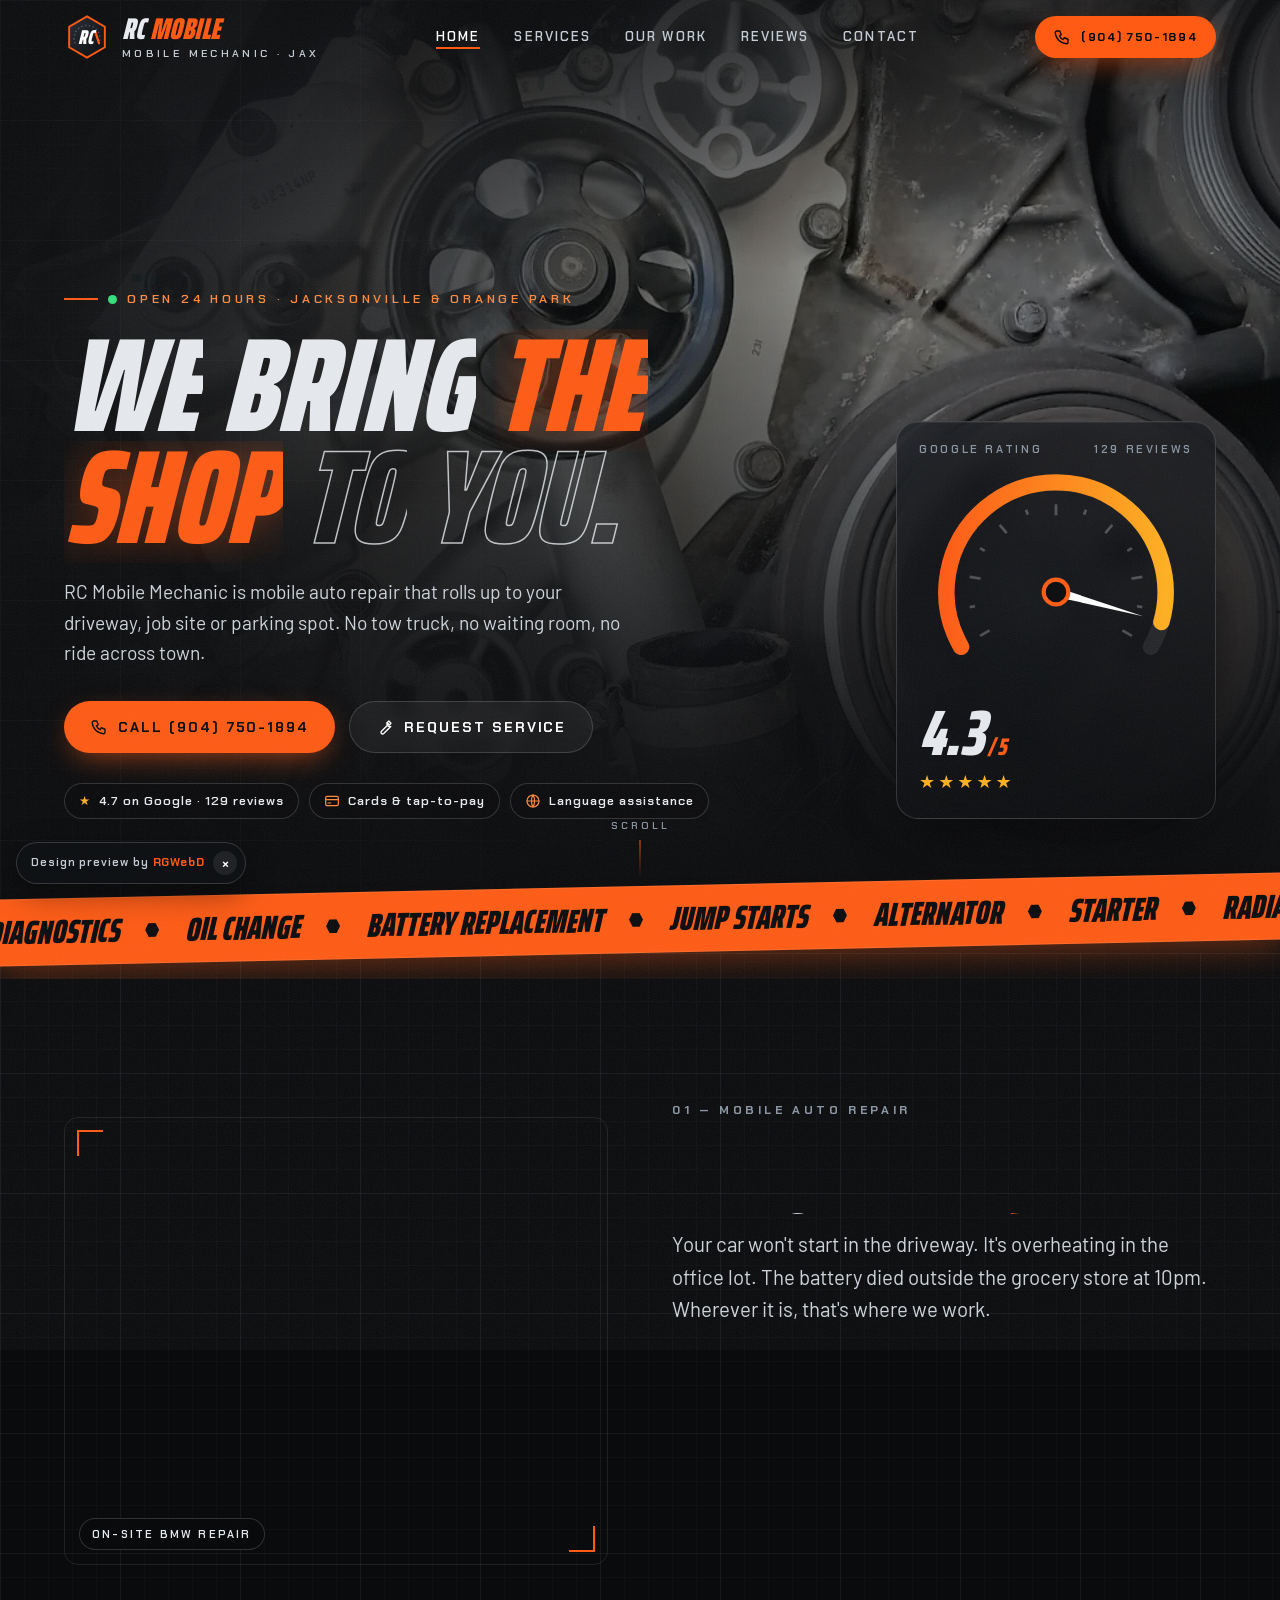
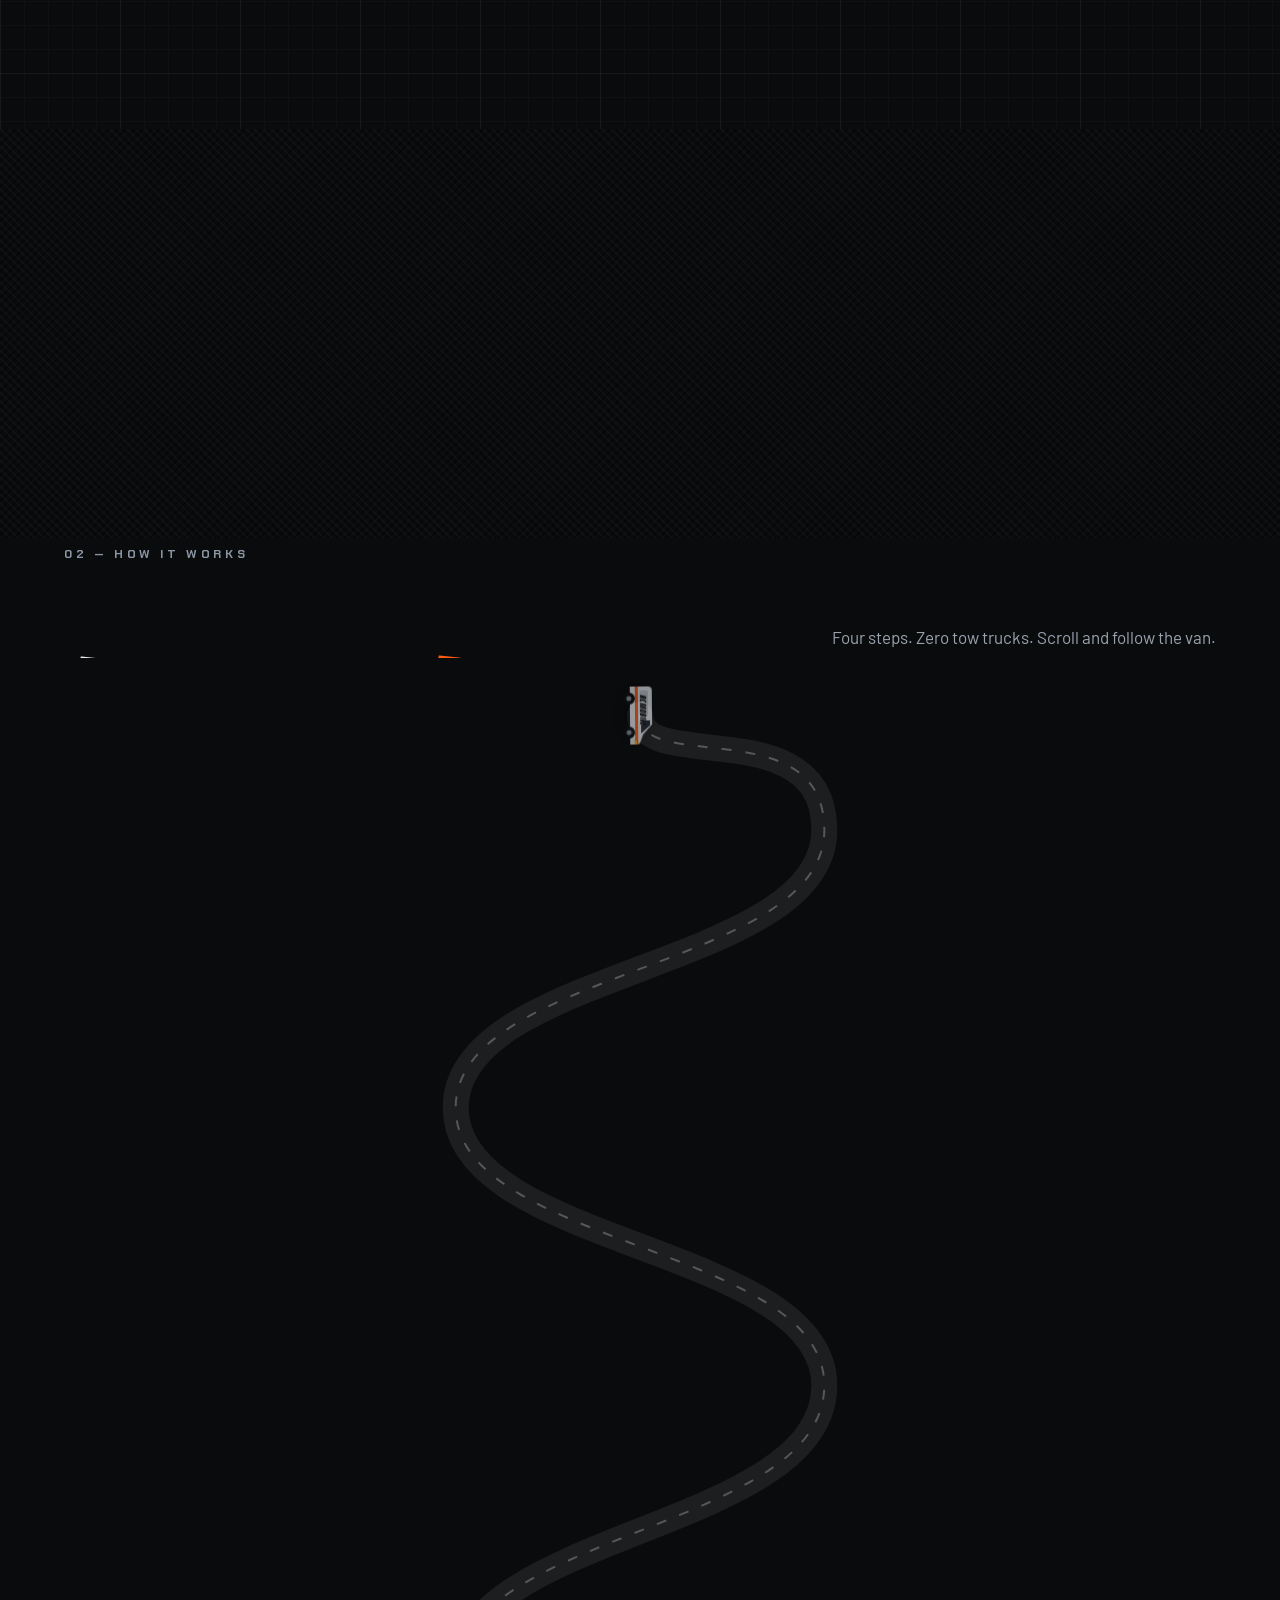
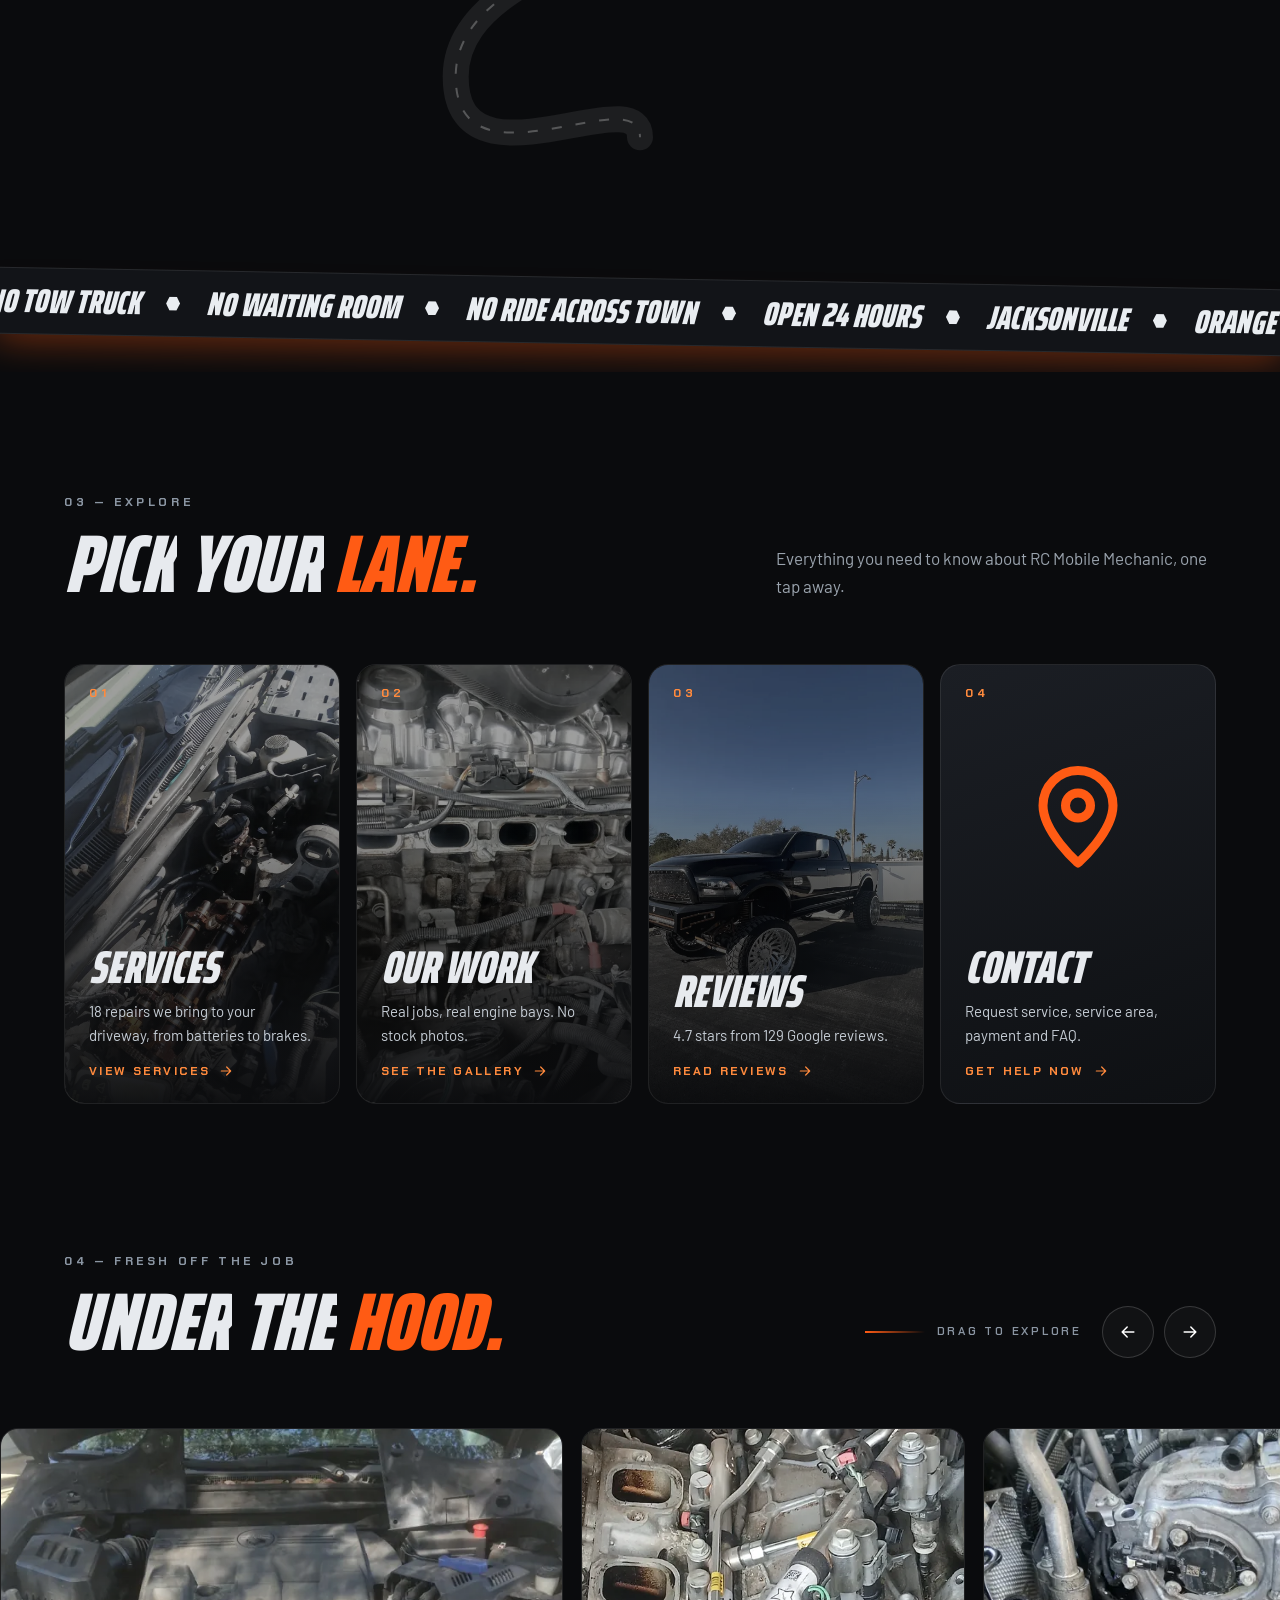
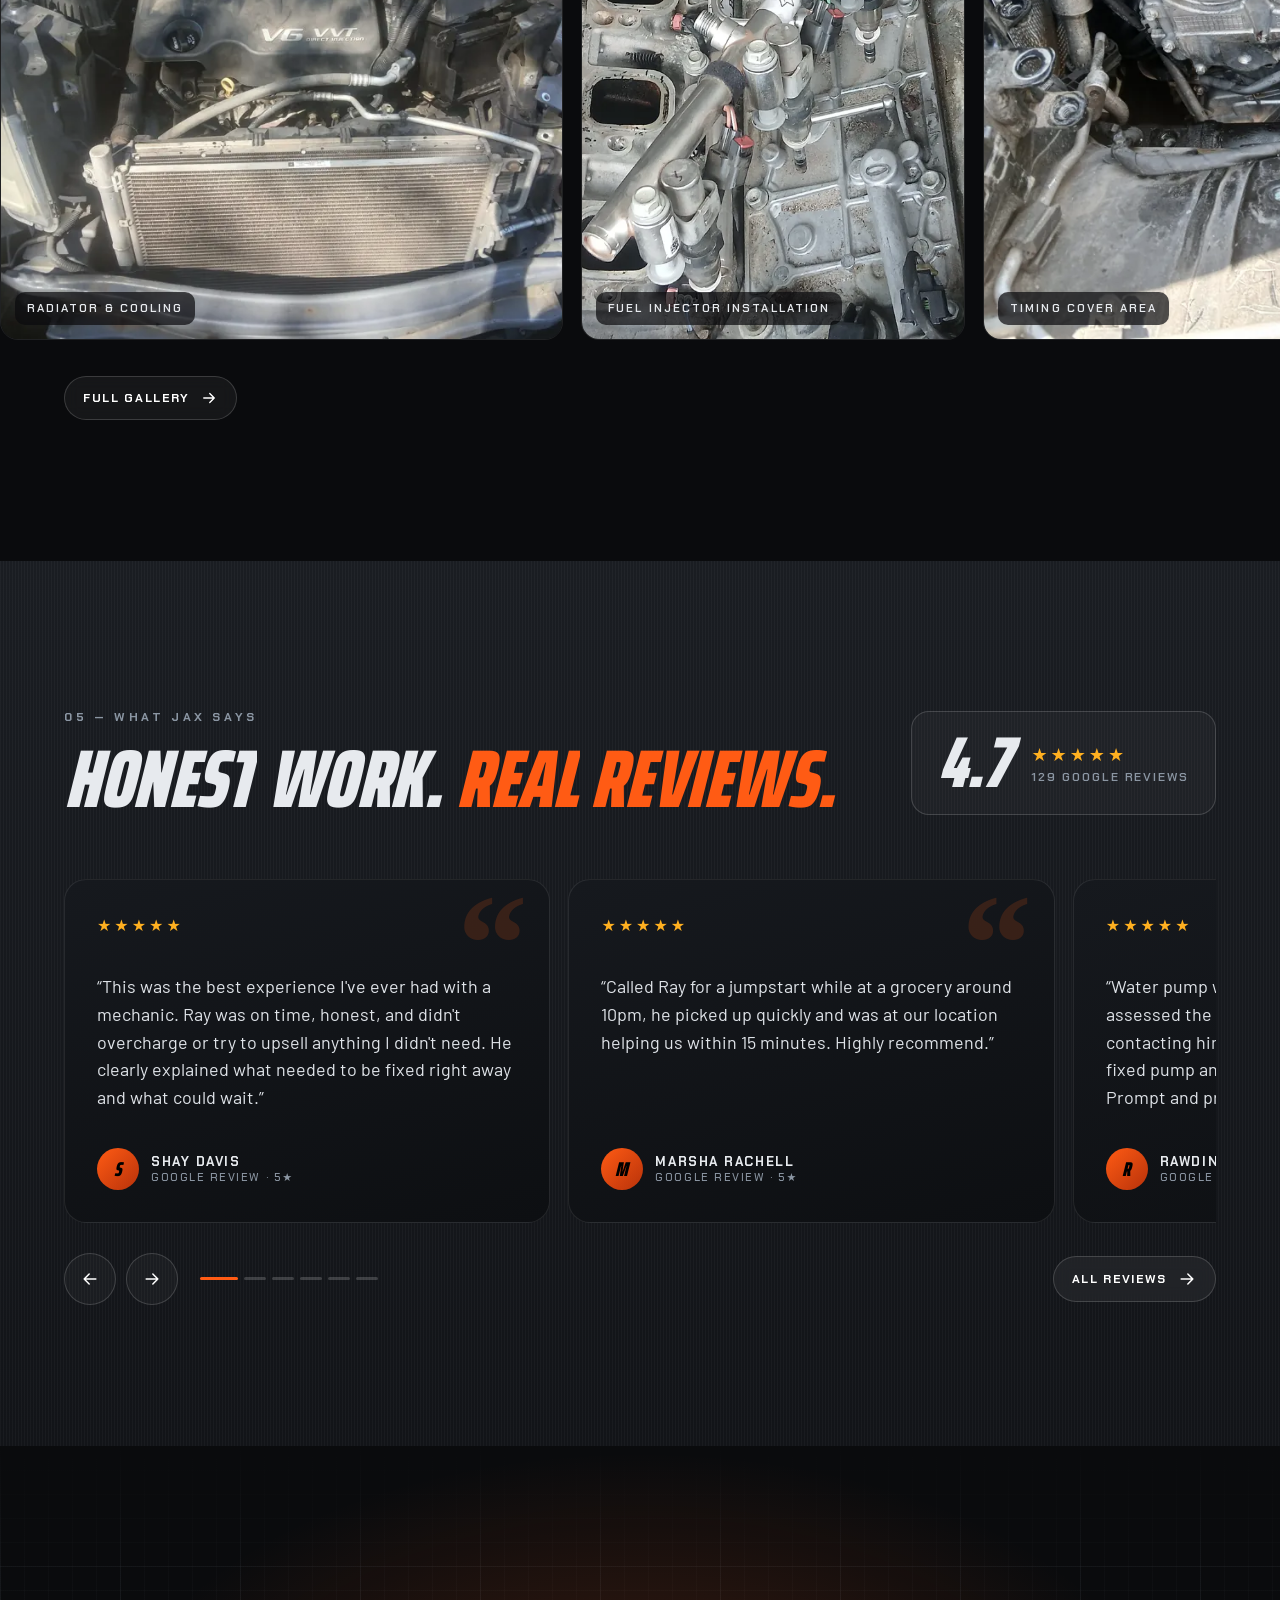
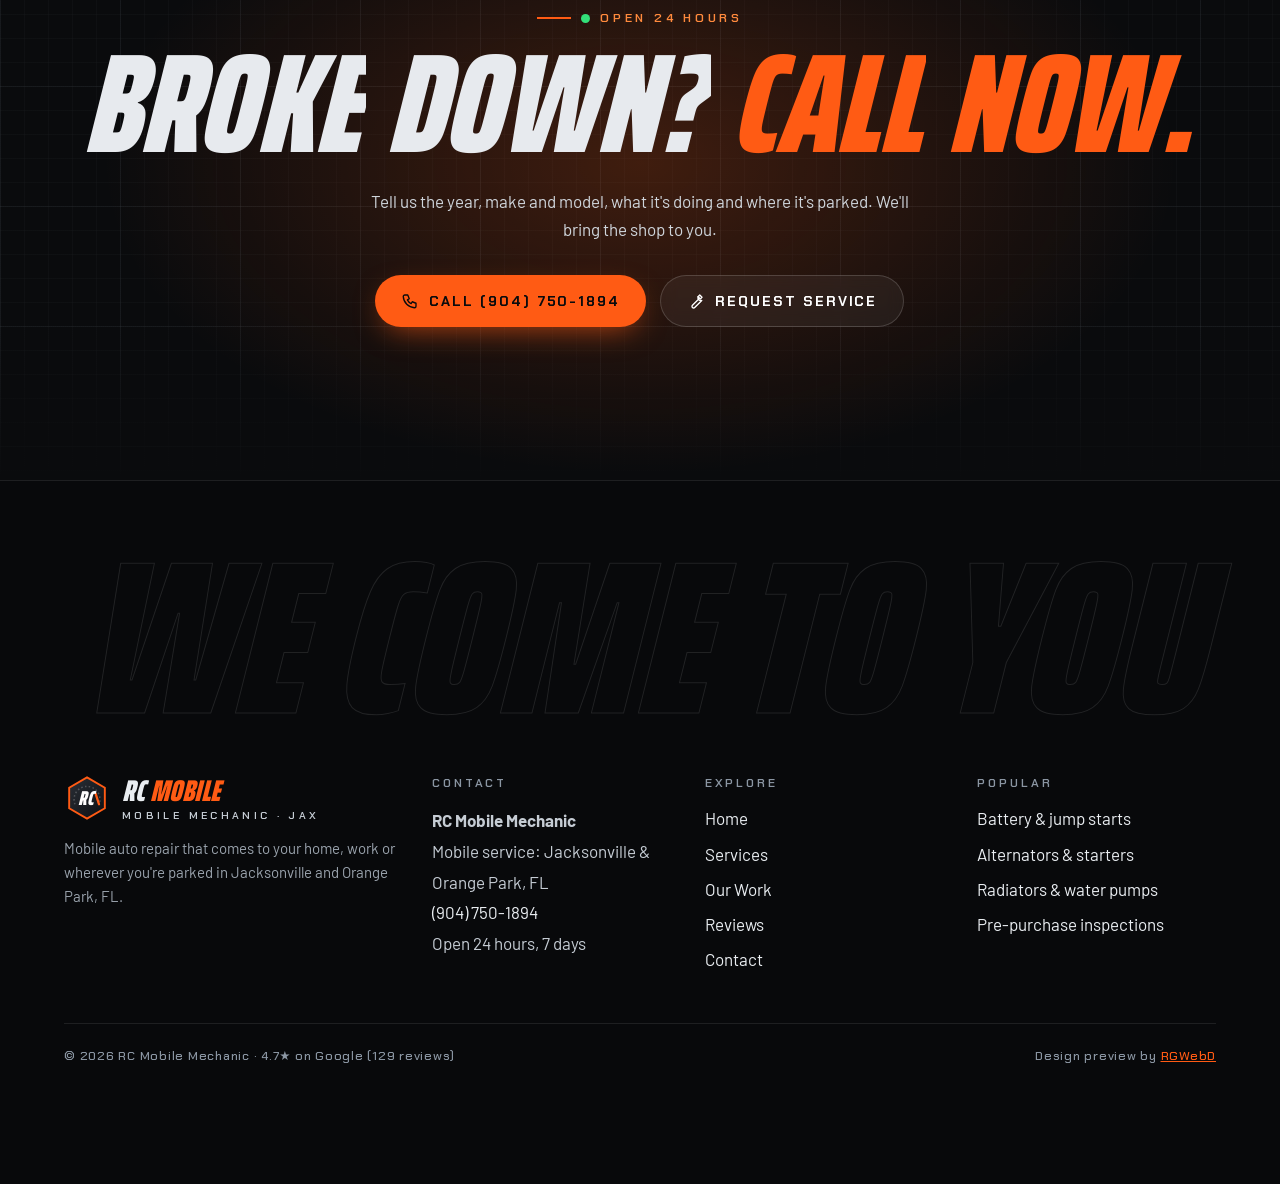
==== commit 2c1b46b5: "Add demo visit tracking" ====
--- a/index.html
+++ b/index.html
@@ -16,6 +16,7 @@
 <link rel="stylesheet" href="styles.css">
 <script type="application/ld+json">{"@context": "https://schema.org", "@type": ["AutoRepair", "LocalBusiness"], "@id": "https://rgwebd.github.io/rcmobilemechanic/#business", "name": "RC Mobile Mechanic", "description": "Mobile mechanic serving Jacksonville and Orange Park, Florida. Repairs done at your home, work or wherever your vehicle is parked. Open 24 hours.", "url": "https://rgwebd.github.io/rcmobilemechanic/", "telephone": "+1-904-750-1894", "image": ["https://rgwebd.github.io/rcmobilemechanic/img/water-pump-pulleys.webp", "https://rgwebd.github.io/rcmobilemechanic/img/bmw-driveway-repair.webp"], "logo": "https://rgwebd.github.io/rcmobilemechanic/favicon.svg", "areaServed": [{"@type": "City", "name": "Jacksonville", "containedInPlace": {"@type": "State", "name": "Florida"}}, {"@type": "City", "name": "Orange Park", "containedInPlace": {"@type": "State", "name": "Florida"}}, {"@type": "Place", "name": "Northeast Florida"}], "address": {"@type": "PostalAddress", "addressLocality": "Jacksonville", "addressRegion": "FL", "addressCountry": "US"}, "geo": {"@type": "GeoCoordinates", "latitude": 30.2215, "longitude": -81.6576}, "openingHoursSpecification": [{"@type": "OpeningHoursSpecification", "dayOfWeek": ["Monday", "Tuesday", "Wednesday", "Thursday", "Friday", "Saturday", "Sunday"], "opens": "00:00", "closes": "23:59"}], "openingHours": "Mo-Su 00:00-23:59", "paymentAccepted": "Credit Card, Debit Card, NFC Mobile Payments", "aggregateRating": {"@type": "AggregateRating", "ratingValue": "4.7", "reviewCount": "129", "bestRating": "5"}, "hasOfferCatalog": {"@type": "OfferCatalog", "name": "Mobile auto repair services", "itemListElement": [{"@type": "Offer", "itemOffered": {"@type": "Service", "name": "Diagnostics"}}, {"@type": "Offer", "itemOffered": {"@type": "Service", "name": "Oil Change"}}, {"@type": "Offer", "itemOffered": {"@type": "Service", "name": "Battery Replacement"}}, {"@type": "Offer", "itemOffered": {"@type": "Service", "name": "Jump Starts"}}, {"@type": "Offer", "itemOffered": {"@type": "Service", "name": "Alternator"}}, {"@type": "Offer", "itemOffered": {"@type": "Service", "name": "Starter"}}, {"@type": "Offer", "itemOffered": {"@type": "Service", "name": "Radiator"}}, {"@type": "Offer", "itemOffered": {"@type": "Service", "name": "Coolant Exchange"}}, {"@type": "Offer", "itemOffered": {"@type": "Service", "name": "Water Pump"}}, {"@type": "Offer", "itemOffered": {"@type": "Service", "name": "Thermostat"}}, {"@type": "Offer", "itemOffered": {"@type": "Service", "name": "Spark Plugs & Ignition"}}, {"@type": "Offer", "itemOffered": {"@type": "Service", "name": "Belts & Serpentine Belts"}}, {"@type": "Offer", "itemOffered": {"@type": "Service", "name": "Brakes & Calipers"}}, {"@type": "Offer", "itemOffered": {"@type": "Service", "name": "Wheel Bearings"}}, {"@type": "Offer", "itemOffered": {"@type": "Service", "name": "A/C Service"}}, {"@type": "Offer", "itemOffered": {"@type": "Service", "name": "Control Arms"}}, {"@type": "Offer", "itemOffered": {"@type": "Service", "name": "Tires"}}, {"@type": "Offer", "itemOffered": {"@type": "Service", "name": "Pre-Purchase Inspections"}}]}, "knowsAbout": ["Diagnostics", "Oil Change", "Battery Replacement", "Jump Starts", "Alternator", "Starter", "Radiator", "Coolant Exchange", "Water Pump", "Thermostat", "Spark Plugs & Ignition", "Belts & Serpentine Belts", "Brakes & Calipers", "Wheel Bearings", "A/C Service", "Control Arms", "Tires", "Pre-Purchase Inspections"]}</script>
 <script type="application/ld+json">{"@context": "https://schema.org", "@type": "WebPage", "name": "RC Mobile Mechanic | Mobile Mechanic in Jacksonville & Orange Park, FL | Open 24 Hours", "url": "https://rgwebd.github.io/rcmobilemechanic/", "description": "RC Mobile Mechanic comes to you: home, work or parking lot. Batteries, alternators, starters, radiators, brakes, diagnostics and more in Jacksonville & Orange Park, FL. 4.7★ from 129 Google reviews. Call (904) 750-1894.", "about": {"@id": "https://rgwebd.github.io/rcmobilemechanic/#business"}}</script>
+<script src="https://cosmiccallers.lovable.app/demo-track.js" data-demo="rcmobilemechanic" defer></script>
 </head>
 <body>
 <svg width="0" height="0" style="position:absolute" aria-hidden="true"><defs><symbol id="i-phone" viewBox="0 0 24 24" fill="none" stroke="currentColor" stroke-width="1.8" stroke-linecap="round" stroke-linejoin="round"><path d="M5 4h4l2 5-2.5 1.5a11 11 0 0 0 5 5L15 13l5 2v4a2 2 0 0 1-2 2A16 16 0 0 1 3 6a2 2 0 0 1 2-2"/></symbol><symbol id="i-sms" viewBox="0 0 24 24" fill="none" stroke="currentColor" stroke-width="1.8" stroke-linecap="round" stroke-linejoin="round"><path d="M4 5h16v11H9l-5 4z"/><path d="M8 10h.01M12 10h.01M16 10h.01"/></symbol><symbol id="i-wrench" viewBox="0 0 24 24" fill="none" stroke="currentColor" stroke-width="1.8" stroke-linecap="round" stroke-linejoin="round"><path d="M14.7 6.3a4 4 0 0 0 5 5l-9.4 9.4a2.1 2.1 0 0 1-3-3l9.4-9.4a4 4 0 0 0-2-2z"/><path d="M14.7 6.3 17 4l3 3-2.3 2.3"/></symbol><symbol id="i-arrow" viewBox="0 0 24 24" fill="none" stroke="currentColor" stroke-width="1.8" stroke-linecap="round" stroke-linejoin="round"><path d="M5 12h14M13 6l6 6-6 6"/></symbol><symbol id="i-arrowl" viewBox="0 0 24 24" fill="none" stroke="currentColor" stroke-width="1.8" stroke-linecap="round" stroke-linejoin="round"><path d="M19 12H5M11 6l-6 6 6 6"/></symbol><symbol id="i-close" viewBox="0 0 24 24" fill="none" stroke="currentColor" stroke-width="1.8" stroke-linecap="round" stroke-linejoin="round"><path d="M6 6l12 12M18 6 6 18"/></symbol><symbol id="i-check" viewBox="0 0 24 24" fill="none" stroke="currentColor" stroke-width="1.8" stroke-linecap="round" stroke-linejoin="round"><path d="M5 12.5 10 17 19 7"/></symbol><symbol id="i-x" viewBox="0 0 24 24" fill="none" stroke="currentColor" stroke-width="1.8" stroke-linecap="round" stroke-linejoin="round"><path d="M7 7l10 10M17 7 7 17"/></symbol><symbol id="i-pin" viewBox="0 0 24 24" fill="none" stroke="currentColor" stroke-width="1.8" stroke-linecap="round" stroke-linejoin="round"><path d="M12 21s-7-6.2-7-11.5A7 7 0 0 1 19 9.5C19 14.8 12 21 12 21z"/><circle cx="12" cy="9.5" r="2.5"/></symbol><symbol id="i-home" viewBox="0 0 24 24" fill="none" stroke="currentColor" stroke-width="1.8" stroke-linecap="round" stroke-linejoin="round"><path d="M3 11 12 4l9 7"/><path d="M5 10v10h14V10"/><path d="M10 20v-6h4v6"/></symbol><symbol id="i-work" viewBox="0 0 24 24" fill="none" stroke="currentColor" stroke-width="1.8" stroke-linecap="round" stroke-linejoin="round"><rect x="3" y="7" width="18" height="13" rx="2"/><path d="M9 7V5h6v2M3 12h18"/></symbol><symbol id="i-lot" viewBox="0 0 24 24" fill="none" stroke="currentColor" stroke-width="1.8" stroke-linecap="round" stroke-linejoin="round"><rect x="3" y="3" width="18" height="18" rx="3"/><path d="M9 17V7h4a3 3 0 0 1 0 6H9"/></symbol><symbol id="i-diag" viewBox="0 0 24 24" fill="none" stroke="currentColor" stroke-width="1.8" stroke-linecap="round" stroke-linejoin="round"><rect x="3" y="4" width="18" height="13" rx="2"/><path d="M6 11h3l2-4 2 7 2-3h3"/><path d="M9 21h6M12 17v4"/></symbol><symbol id="i-oil" viewBox="0 0 24 24" fill="none" stroke="currentColor" stroke-width="1.8" stroke-linecap="round" stroke-linejoin="round"><path d="M12 3s6 6.5 6 11a6 6 0 0 1-12 0c0-4.5 6-11 6-11z"/><path d="M9.5 14.5a2.5 2.5 0 0 0 2.5 2.5"/></symbol><symbol id="i-battery" viewBox="0 0 24 24" fill="none" stroke="currentColor" stroke-width="1.8" stroke-linecap="round" stroke-linejoin="round"><rect x="3" y="7" width="18" height="12" rx="2"/><path d="M7 7V5h3v2M14 7V5h3v2M7 13h3M15.5 11.5v3M14 13h3"/></symbol><symbol id="i-bolt" viewBox="0 0 24 24" fill="none" stroke="currentColor" stroke-width="1.8" stroke-linecap="round" stroke-linejoin="round"><path d="M13 2 4 14h7l-1 8 9-12h-7z"/></symbol><symbol id="i-alternator" viewBox="0 0 24 24" fill="none" stroke="currentColor" stroke-width="1.8" stroke-linecap="round" stroke-linejoin="round"><circle cx="12" cy="12" r="8"/><circle cx="12" cy="12" r="3"/><path d="M12 4v5M12 15v5M4 12h5M15 12h5"/></symbol><symbol id="i-starter" viewBox="0 0 24 24" fill="none" stroke="currentColor" stroke-width="1.8" stroke-linecap="round" stroke-linejoin="round"><rect x="3" y="9" width="12" height="7" rx="2"/><path d="M15 11h4l2 1.5-2 1.5h-4M6 9V7h6v2M7 16v2M11 16v2"/></symbol><symbol id="i-radiator" viewBox="0 0 24 24" fill="none" stroke="currentColor" stroke-width="1.8" stroke-linecap="round" stroke-linejoin="round"><rect x="3" y="5" width="18" height="14" rx="1.5"/><path d="M7 5v14M11 5v14M15 5v14M19 5v14"/></symbol><symbol id="i-coolant" viewBox="0 0 24 24" fill="none" stroke="currentColor" stroke-width="1.8" stroke-linecap="round" stroke-linejoin="round"><path d="M10 3v10.5a4 4 0 1 0 4 0V3z"/><path d="M10 8h4M12 15.5v2"/><path d="M18 5c1.5 1.8 2 3 2 4a2 2 0 0 1-4 0c0-1 .5-2.2 2-4z"/></symbol><symbol id="i-pump" viewBox="0 0 24 24" fill="none" stroke="currentColor" stroke-width="1.8" stroke-linecap="round" stroke-linejoin="round"><circle cx="12" cy="12" r="9"/><path d="M12 12c0-4 2-6 4-6M12 12c4 0 6 2 6 4M12 12c0 4-2 6-4 6M12 12c-4 0-6-2-6-4"/><circle cx="12" cy="12" r="1.5"/></symbol><symbol id="i-thermo" viewBox="0 0 24 24" fill="none" stroke="currentColor" stroke-width="1.8" stroke-linecap="round" stroke-linejoin="round"><path d="M10 4a2 2 0 0 1 4 0v10a4 4 0 1 1-4 0z"/><path d="M12 9v7"/><path d="M17 6h3M17 9h2M17 12h3"/></symbol><symbol id="i-plug" viewBox="0 0 24 24" fill="none" stroke="currentColor" stroke-width="1.8" stroke-linecap="round" stroke-linejoin="round"><path d="M12 2v3"/><rect x="9" y="5" width="6" height="5" rx="1"/><path d="M8 10h8l-1 4H9z"/><path d="M10 14v4h4v-4M12 18v3M12 21h2"/></symbol><symbol id="i-belt" viewBox="0 0 24 24" fill="none" stroke="currentColor" stroke-width="1.8" stroke-linecap="round" stroke-linejoin="round"><circle cx="7" cy="8" r="4"/><circle cx="17" cy="16" r="4"/><path d="M4 11l10 8M10 5l10 8"/></symbol><symbol id="i-brake" viewBox="0 0 24 24" fill="none" stroke="currentColor" stroke-width="1.8" stroke-linecap="round" stroke-linejoin="round"><circle cx="12" cy="12" r="9"/><circle cx="12" cy="12" r="3"/><path d="M12 3a9 9 0 0 1 9 9h-4a5 5 0 0 0-5-5z" fill="currentColor" fill-opacity=".25"/></symbol><symbol id="i-bearing" viewBox="0 0 24 24" fill="none" stroke="currentColor" stroke-width="1.8" stroke-linecap="round" stroke-linejoin="round"><circle cx="12" cy="12" r="9"/><circle cx="12" cy="12" r="4"/><circle cx="12" cy="5.5" r="1.3"/><circle cx="18.5" cy="12" r="1.3"/><circle cx="12" cy="18.5" r="1.3"/><circle cx="5.5" cy="12" r="1.3"/></symbol><symbol id="i-ac" viewBox="0 0 24 24" fill="none" stroke="currentColor" stroke-width="1.8" stroke-linecap="round" stroke-linejoin="round"><path d="M12 2v20M4 7l16 10M20 7 4 17"/><path d="M9 3.5 12 6l3-2.5M9 20.5 12 18l3 2.5"/></symbol><symbol id="i-arm" viewBox="0 0 24 24" fill="none" stroke="currentColor" stroke-width="1.8" stroke-linecap="round" stroke-linejoin="round"><circle cx="5" cy="17" r="2.5"/><circle cx="19" cy="17" r="2.5"/><circle cx="12" cy="6" r="2.5"/><path d="M7 15.5 10.5 8M13.5 8 17 15.5M7.5 17h9"/></symbol><symbol id="i-tire" viewBox="0 0 24 24" fill="none" stroke="currentColor" stroke-width="1.8" stroke-linecap="round" stroke-linejoin="round"><circle cx="12" cy="12" r="9"/><circle cx="12" cy="12" r="4"/><path d="M12 3v2M12 19v2M3 12h2M19 12h2M5.6 5.6 7 7M17 17l1.4 1.4M5.6 18.4 7 17M17 7l1.4-1.4"/></symbol><symbol id="i-clip" viewBox="0 0 24 24" fill="none" stroke="currentColor" stroke-width="1.8" stroke-linecap="round" stroke-linejoin="round"><rect x="5" y="4" width="14" height="17" rx="2"/><path d="M9 4V2.5h6V4M8.5 10l1.5 1.5 3-3M8.5 16l1.5 1.5 3-3M15 10.5h1M15 16.5h1"/></symbol><symbol id="i-card" viewBox="0 0 24 24" fill="none" stroke="currentColor" stroke-width="1.8" stroke-linecap="round" stroke-linejoin="round"><rect x="2.5" y="5" width="19" height="14" rx="2"/><path d="M2.5 10h19M6 15h4"/></symbol><symbol id="i-nfc" viewBox="0 0 24 24" fill="none" stroke="currentColor" stroke-width="1.8" stroke-linecap="round" stroke-linejoin="round"><path d="M7 7.5a6 6 0 0 1 0 9M10.5 5a9.5 9.5 0 0 1 0 14M14 3a12.5 12.5 0 0 1 0 18M3.5 10a2.5 2.5 0 0 1 0 4"/></symbol><symbol id="i-globe" viewBox="0 0 24 24" fill="none" stroke="currentColor" stroke-width="1.8" stroke-linecap="round" stroke-linejoin="round"><circle cx="12" cy="12" r="9"/><path d="M3 12h18M12 3c3 3.5 3 14.5 0 18M12 3c-3 3.5-3 14.5 0 18"/></symbol><symbol id="i-clock" viewBox="0 0 24 24" fill="none" stroke="currentColor" stroke-width="1.8" stroke-linecap="round" stroke-linejoin="round"><circle cx="12" cy="12" r="9"/><path d="M12 7v5l3 2"/></symbol><symbol id="i-tow" viewBox="0 0 24 24" fill="none" stroke="currentColor" stroke-width="1.8" stroke-linecap="round" stroke-linejoin="round"><path d="M3 16V9h7l3 4h5v3"/><circle cx="7" cy="17" r="2"/><circle cx="17" cy="17" r="2"/><path d="M13 13 20 6M20 6v3"/></symbol><symbol id="i-chair" viewBox="0 0 24 24" fill="none" stroke="currentColor" stroke-width="1.8" stroke-linecap="round" stroke-linejoin="round"><path d="M7 4v8h10M7 12l-1 8M17 12l1 8M10 4h7v8"/></symbol><symbol id="i-car" viewBox="0 0 24 24" fill="none" stroke="currentColor" stroke-width="1.8" stroke-linecap="round" stroke-linejoin="round"><path d="M3 16v-4l2-5h14l2 5v4z"/><circle cx="7.5" cy="16.5" r="2"/><circle cx="16.5" cy="16.5" r="2"/><path d="M5 12h14"/></symbol><symbol id="i-star" viewBox="0 0 24 24" fill="none" stroke="currentColor" stroke-width="1.8" stroke-linecap="round" stroke-linejoin="round"><path d="m12 3 2.7 5.6 6.1.9-4.4 4.3 1 6.1L12 17l-5.4 2.9 1-6.1L3.2 9.5l6.1-.9z"/></symbol><symbol id="i-chat" viewBox="0 0 24 24" fill="none" stroke="currentColor" stroke-width="1.8" stroke-linecap="round" stroke-linejoin="round"><path d="M4 5h16v11H9l-5 4z"/></symbol><symbol id="i-shield" viewBox="0 0 24 24" fill="none" stroke="currentColor" stroke-width="1.8" stroke-linecap="round" stroke-linejoin="round"><path d="M12 3 4 6v6c0 5 3.5 8 8 9 4.5-1 8-4 8-9V6z"/><path d="m8.5 12 2.5 2.5 4.5-5"/></symbol><symbol id="i-route" viewBox="0 0 24 24" fill="none" stroke="currentColor" stroke-width="1.8" stroke-linecap="round" stroke-linejoin="round"><circle cx="6" cy="18" r="2.5"/><circle cx="18" cy="6" r="2.5"/><path d="M8.5 18H15a3 3 0 0 0 0-6H9a3 3 0 0 1 0-6h6.5"/></symbol><linearGradient id="gGrad" x1="0" x2="1"><stop offset="0" stop-color="#ff5b14"/><stop offset="1" stop-color="#ffb020"/></linearGradient></defs></svg>
--- a/styles.css
+++ b/styles.css
@@ -529,3 +529,4 @@
 .h24 .gauge{margin-top:10%}
 @media (max-width:640px){.types{grid-template-columns:1fr}.type{flex-direction:row;align-items:center}}
 [hidden]{display:none!important}
+.car-ctrl{flex-wrap:wrap;row-gap:14px}
